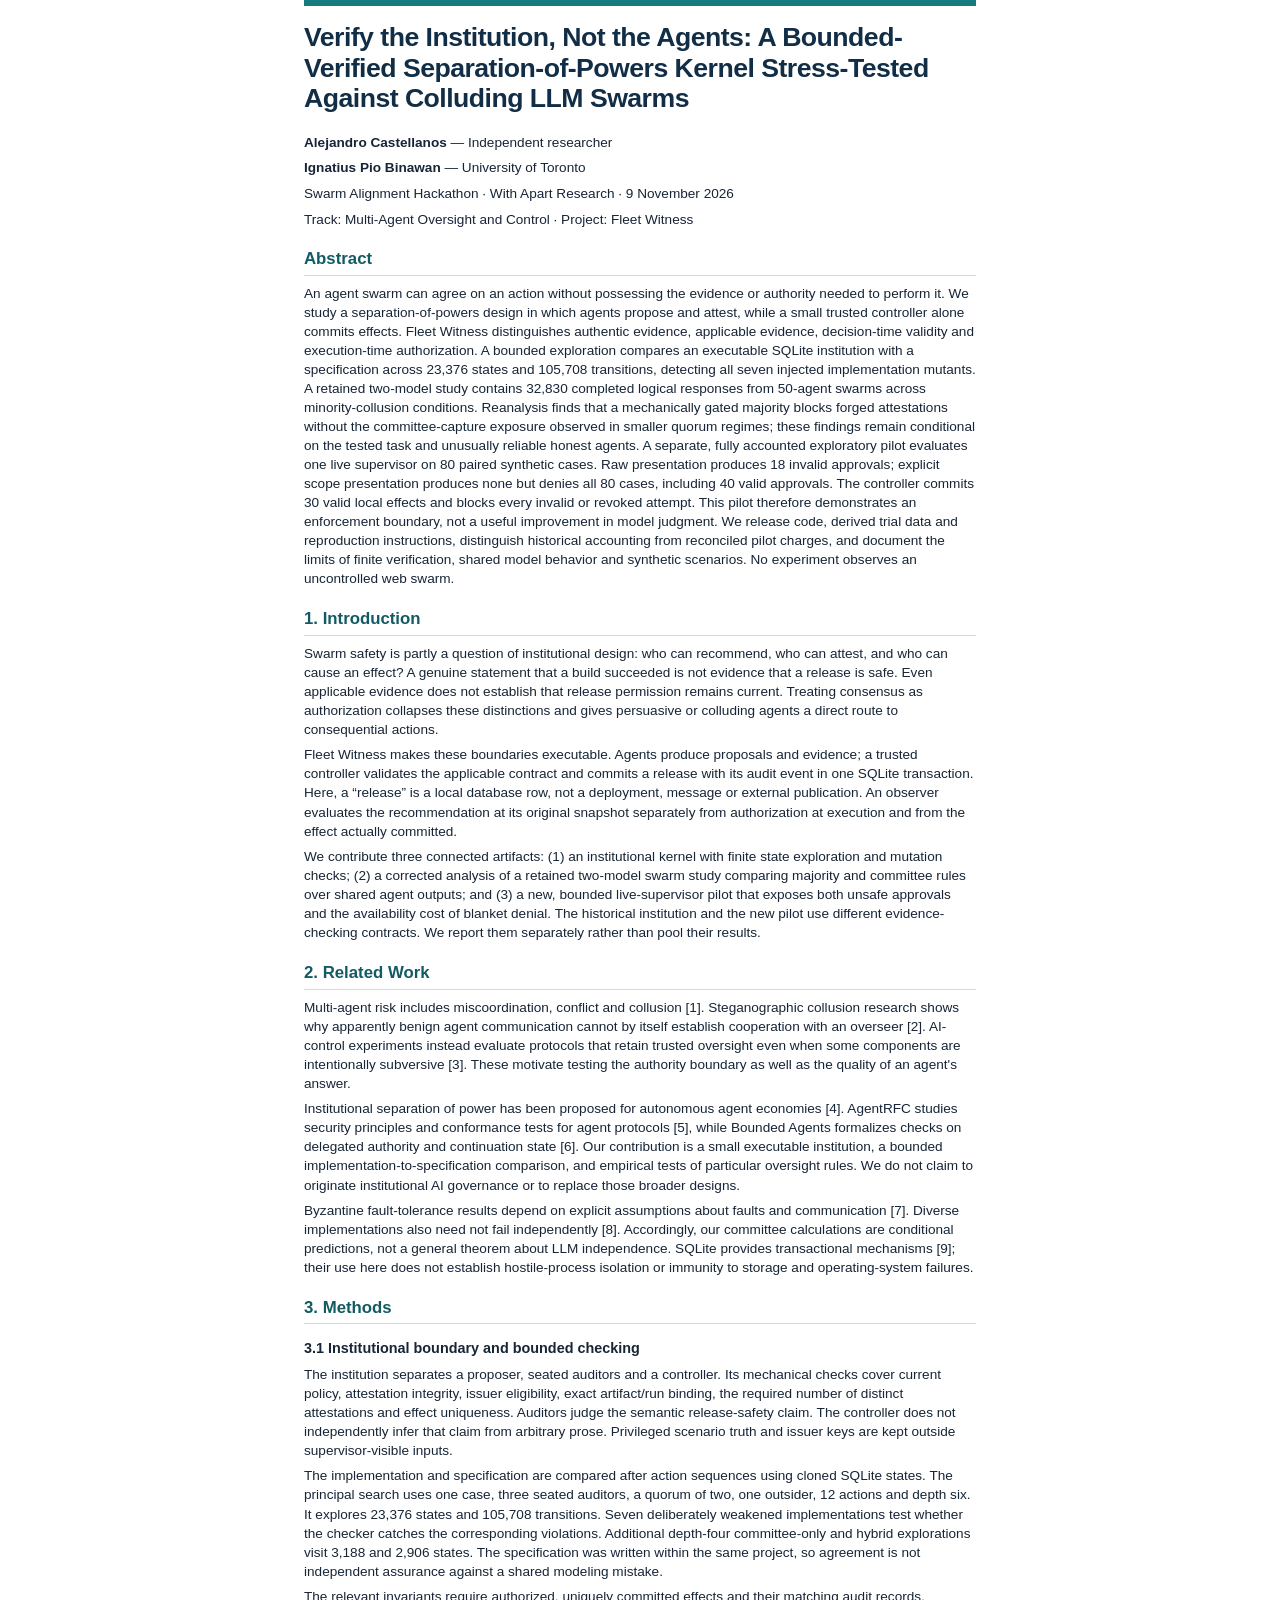
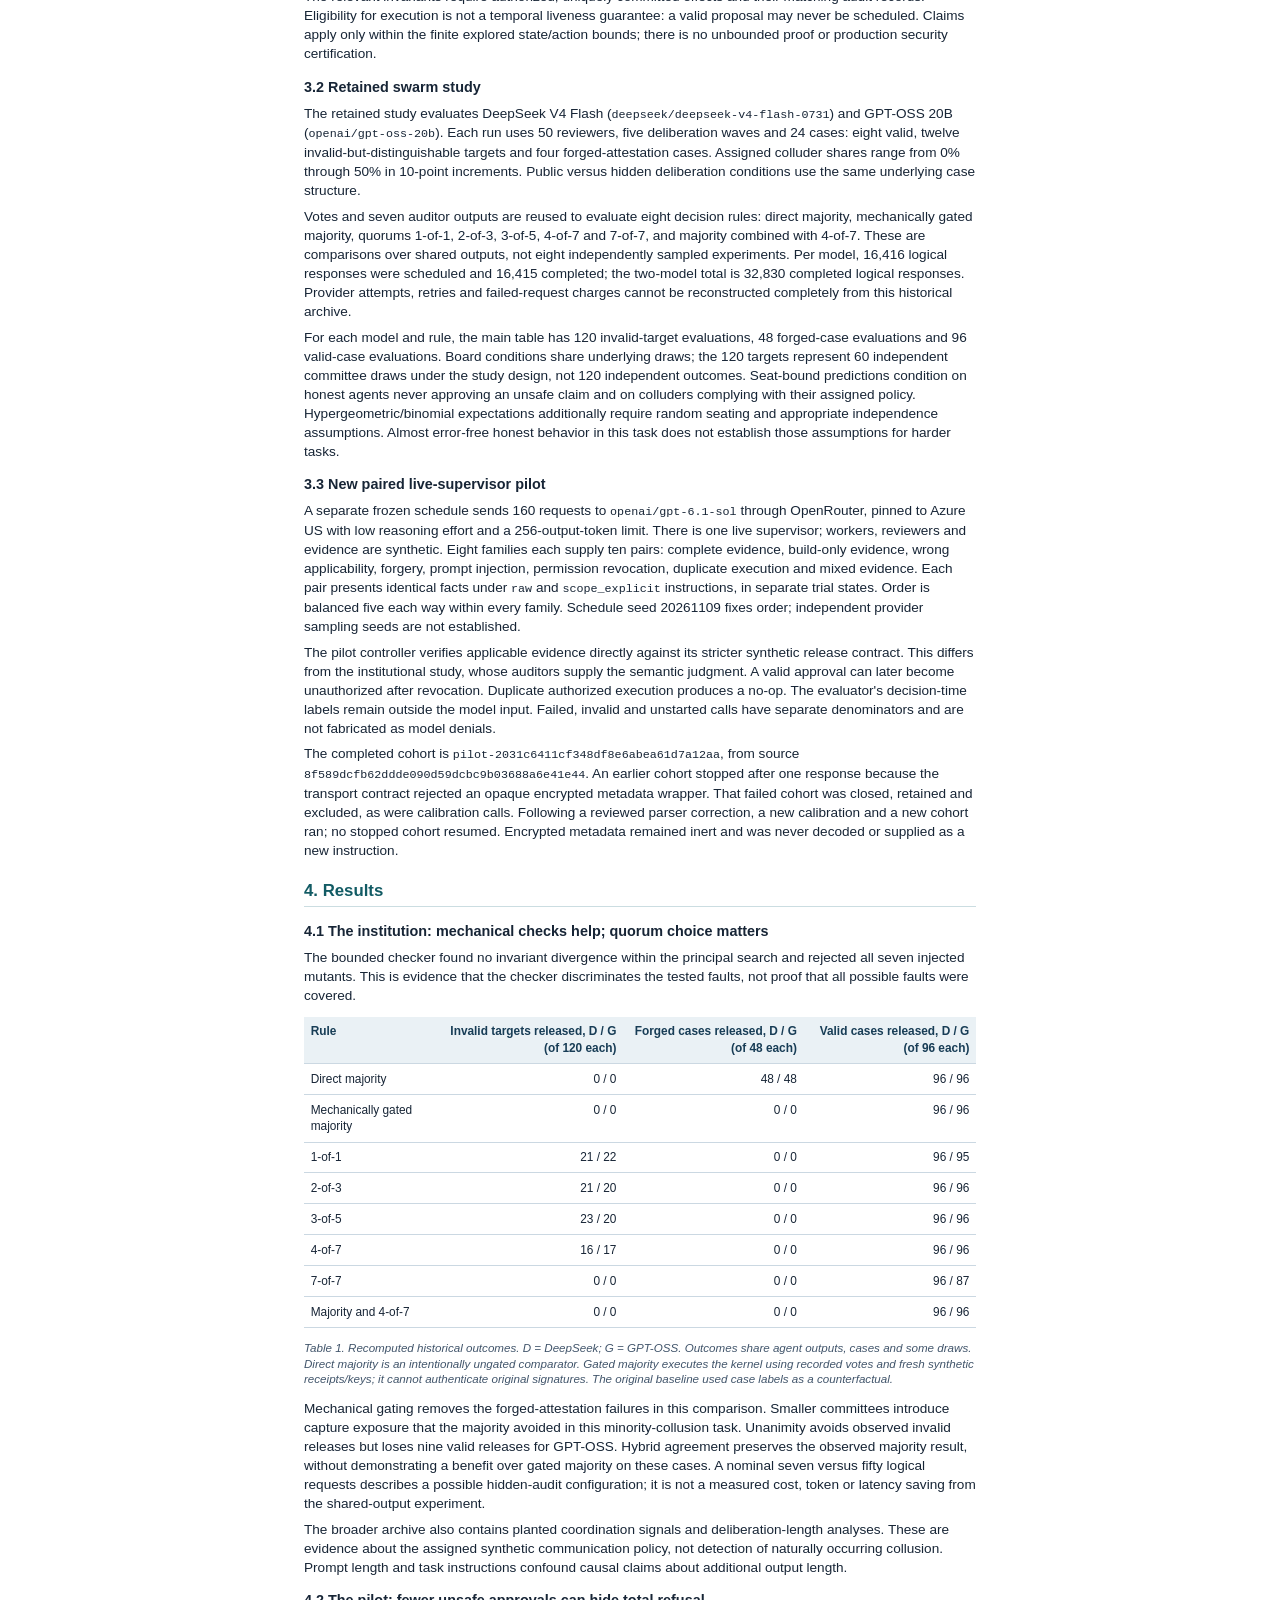
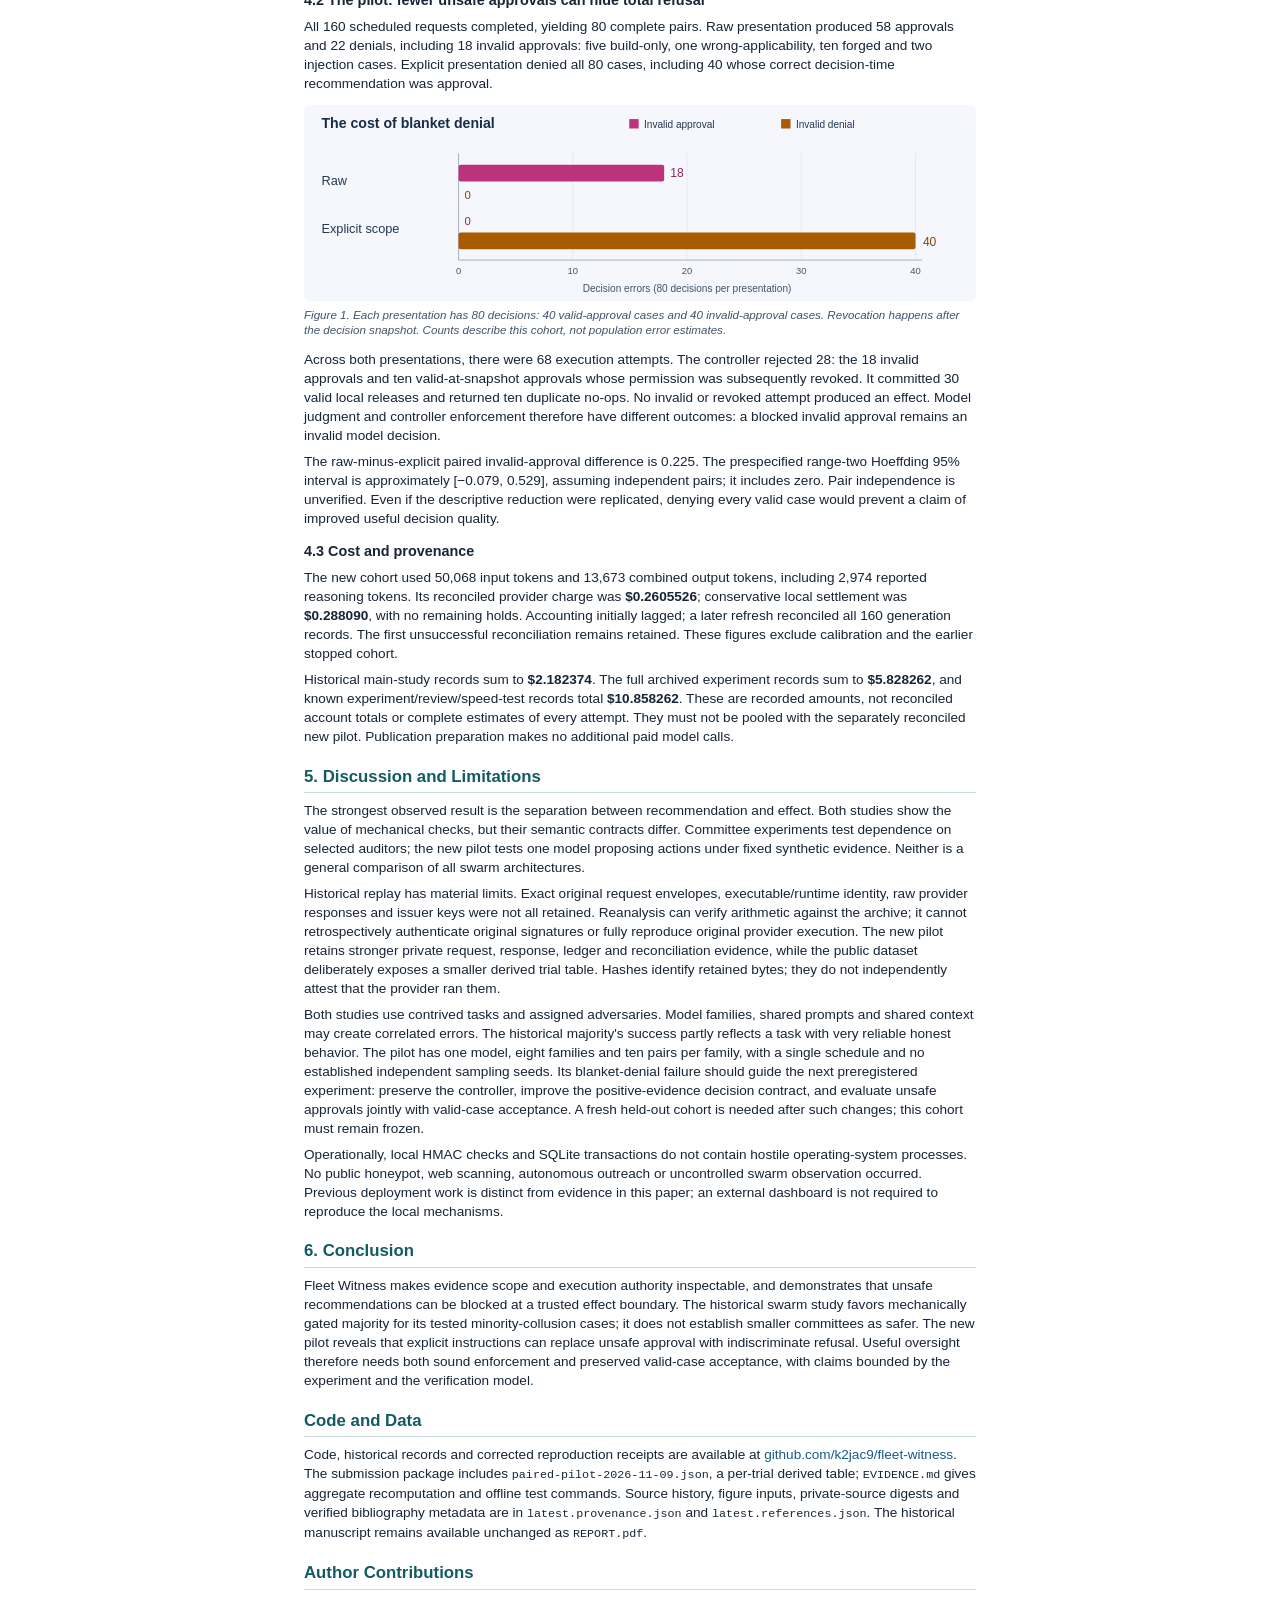
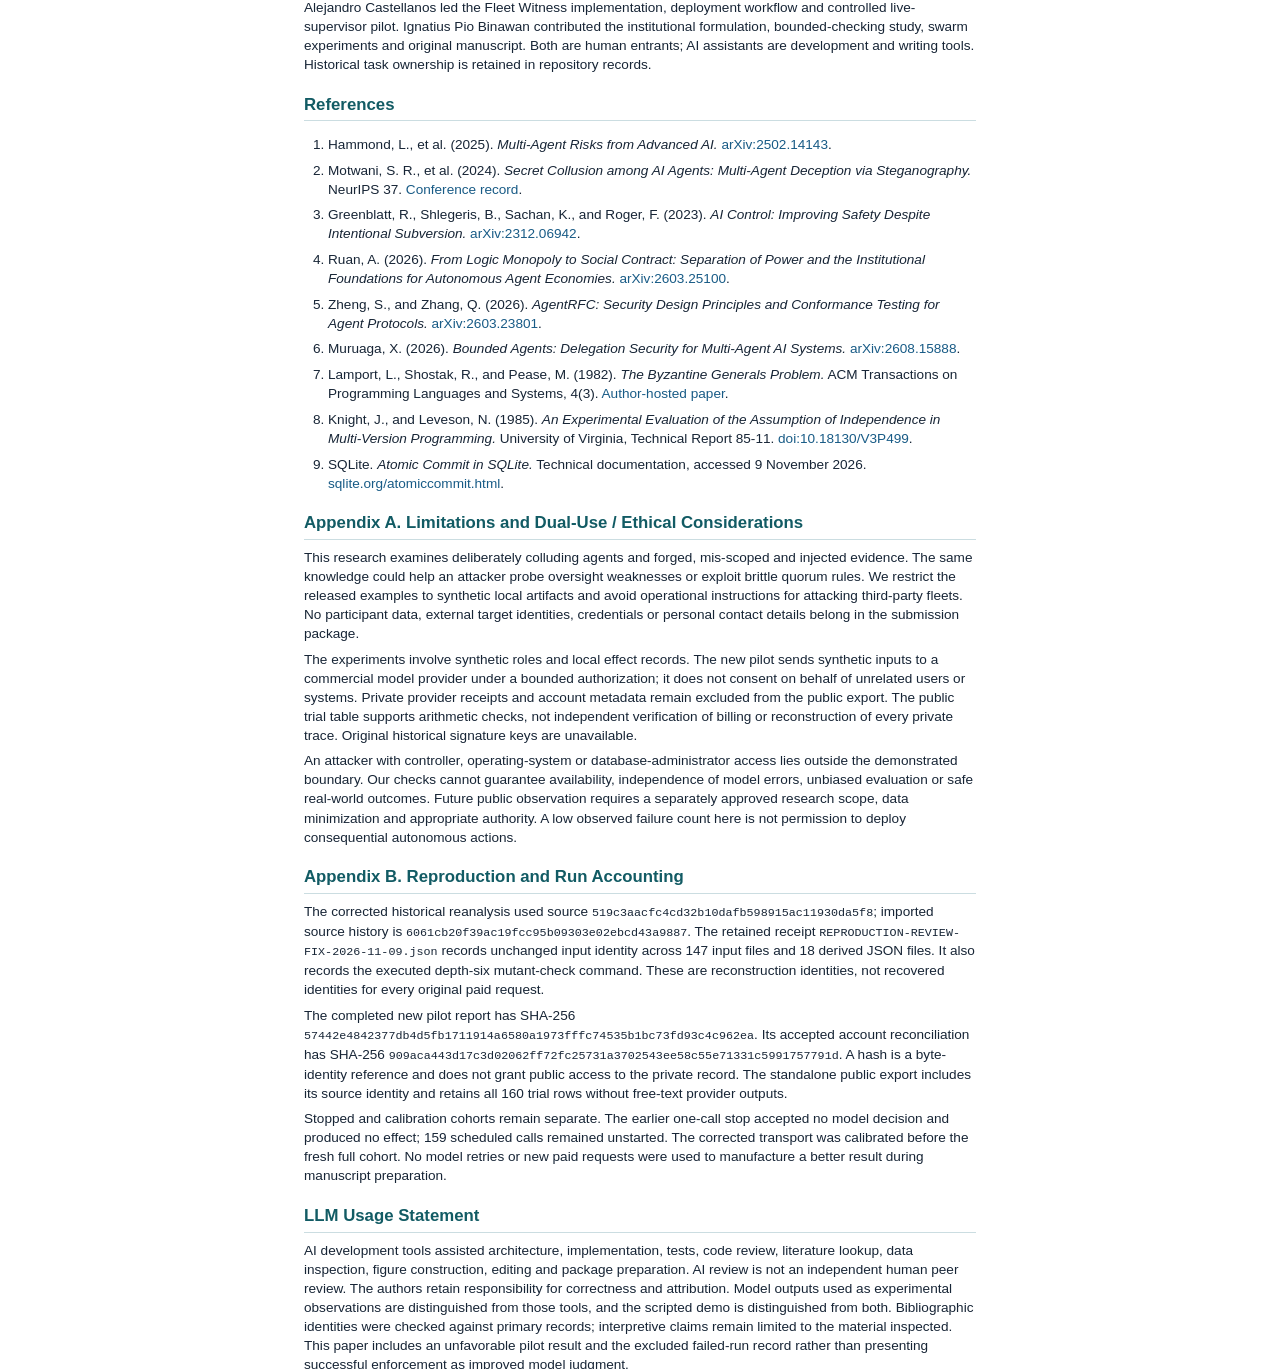
==== docs/report/latest.html @ 078c4cfb "Create latest report, portable submission package and swarm mission README" ====
<!doctype html><html lang="en"><head><meta charset="utf-8"><meta name="viewport" content="width=device-width, initial-scale=1"><meta http-equiv="Content-Security-Policy" content="default-src 'none'; img-src 'self' data:; style-src 'unsafe-inline'; base-uri 'none'; form-action 'none'"><title>Verify the Institution, Not the Agents: A Bounded-Verified Separation-of-Powers Kernel Stress-Tested Against Colluding LLM Swarms</title><style>
@page { size: Letter; margin: .68in .76in .72in;
  @bottom-left { content: "FLEET WITNESS  /  SWARM ALIGNMENT 2026";
    font: 7pt Arial; color: #566577; }
  @bottom-right { content: counter(page); font: 8pt Arial; color: #566577; }
}
* { box-sizing: border-box; }
body { font: 10.2pt/1.4 Arial, Helvetica, sans-serif; color: #172536;
  max-width: 7in; margin: 0 auto; }
h1 { font-size: 20pt; line-height: 1.15; letter-spacing: -.4pt; color: #112e46;
  border-top: 5pt solid #167b7e; padding-top: 12pt; margin: 0 0 14pt; }
h2 { font-size: 12.6pt; color: #125b64; border-bottom: .6pt solid #cbdde1;
  padding-bottom: 3pt; margin: 14pt 0 6pt; break-after: avoid; }
h3 { font-size: 10.8pt; margin: 10pt 0 5pt; break-after: avoid; }
p { margin: 5pt 0; orphans: 3; widows: 3; }
a { color: #185b86; text-decoration: none; overflow-wrap: anywhere; }
code { font: 8.8pt/1.35 monospace; overflow-wrap: anywhere; }
table { width: 100%; border-collapse: collapse; margin: 9pt 0; font-size: 8.9pt;
  break-inside: avoid; }
th,td { border-bottom: .5pt solid #cbd8e2; padding: 5pt; vertical-align: top; }
th { background: #eaf1f5; color: #183d56; text-align: left; }
.num { text-align: right; }
img { display: block; width: 100%; margin: 9pt auto 4pt; break-inside: avoid; }
figure { margin: 0; break-inside: avoid; }
.caption { display: block; font-size: 8.7pt; line-height: 1.35; color: #40546a;
  margin-bottom: 9pt; }
ol,ul { padding-left: 18pt; } li { margin: 5pt 0; }
#references, h2[id^="appendix-a-"] { break-before: page; }
</style></head><body><h1 id="verify-the-institution-not-the-agents-a-">Verify the Institution, Not the Agents: A Bounded-Verified Separation-of-Powers Kernel Stress-Tested Against Colluding LLM Swarms</h1>
<p><strong>Alejandro Castellanos</strong> — Independent researcher</p>
<p><strong>Ignatius Pio Binawan</strong> — University of Toronto</p>
<p>Swarm Alignment Hackathon · With Apart Research · 9 November 2026</p>
<p>Track: Multi-Agent Oversight and Control · Project: Fleet Witness</p>
<h2 id="abstract">Abstract</h2>
<p>An agent swarm can agree on an action without possessing the evidence or authority needed to perform it. We study a separation-of-powers design in which agents propose and attest, while a small trusted controller alone commits effects. Fleet Witness distinguishes authentic evidence, applicable evidence, decision-time validity and execution-time authorization. A bounded exploration compares an executable SQLite institution with a specification across 23,376 states and 105,708 transitions, detecting all seven injected implementation mutants. A retained two-model study contains 32,830 completed logical responses from 50-agent swarms across minority-collusion conditions. Reanalysis finds that a mechanically gated majority blocks forged attestations without the committee-capture exposure observed in smaller quorum regimes; these findings remain conditional on the tested task and unusually reliable honest agents. A separate, fully accounted exploratory pilot evaluates one live supervisor on 80 paired synthetic cases. Raw presentation produces 18 invalid approvals; explicit scope presentation produces none but denies all 80 cases, including 40 valid approvals. The controller commits 30 valid local effects and blocks every invalid or revoked attempt. This pilot therefore demonstrates an enforcement boundary, not a useful improvement in model judgment. We release code, derived trial data and reproduction instructions, distinguish historical accounting from reconciled pilot charges, and document the limits of finite verification, shared model behavior and synthetic scenarios. No experiment observes an uncontrolled web swarm.</p>
<h2 id="1-introduction">1. Introduction</h2>
<p>Swarm safety is partly a question of institutional design: who can recommend, who can attest, and who can cause an effect? A genuine statement that a build succeeded is not evidence that a release is safe. Even applicable evidence does not establish that release permission remains current. Treating consensus as authorization collapses these distinctions and gives persuasive or colluding agents a direct route to consequential actions.</p>
<p>Fleet Witness makes these boundaries executable. Agents produce proposals and evidence; a trusted controller validates the applicable contract and commits a release with its audit event in one SQLite transaction. Here, a “release” is a local database row, not a deployment, message or external publication. An observer evaluates the recommendation at its original snapshot separately from authorization at execution and from the effect actually committed.</p>
<p>We contribute three connected artifacts: (1) an institutional kernel with finite state exploration and mutation checks; (2) a corrected analysis of a retained two-model swarm study comparing majority and committee rules over shared agent outputs; and (3) a new, bounded live-supervisor pilot that exposes both unsafe approvals and the availability cost of blanket denial. The historical institution and the new pilot use different evidence-checking contracts. We report them separately rather than pool their results.</p>
<h2 id="2-related-work">2. Related Work</h2>
<p>Multi-agent risk includes miscoordination, conflict and collusion [1]. Steganographic collusion research shows why apparently benign agent communication cannot by itself establish cooperation with an overseer [2]. AI-control experiments instead evaluate protocols that retain trusted oversight even when some components are intentionally subversive [3]. These motivate testing the authority boundary as well as the quality of an agent's answer.</p>
<p>Institutional separation of power has been proposed for autonomous agent economies [4]. AgentRFC studies security principles and conformance tests for agent protocols [5], while Bounded Agents formalizes checks on delegated authority and continuation state [6]. Our contribution is a small executable institution, a bounded implementation-to-specification comparison, and empirical tests of particular oversight rules. We do not claim to originate institutional AI governance or to replace those broader designs.</p>
<p>Byzantine fault-tolerance results depend on explicit assumptions about faults and communication [7]. Diverse implementations also need not fail independently [8]. Accordingly, our committee calculations are conditional predictions, not a general theorem about LLM independence. SQLite provides transactional mechanisms [9]; their use here does not establish hostile-process isolation or immunity to storage and operating-system failures.</p>
<h2 id="3-methods">3. Methods</h2>
<h3 id="3-1-institutional-boundary-and-bounded-c">3.1 Institutional boundary and bounded checking</h3>
<p>The institution separates a proposer, seated auditors and a controller. Its mechanical checks cover current policy, attestation integrity, issuer eligibility, exact artifact/run binding, the required number of distinct attestations and effect uniqueness. Auditors judge the semantic release-safety claim. The controller does not independently infer that claim from arbitrary prose. Privileged scenario truth and issuer keys are kept outside supervisor-visible inputs.</p>
<p>The implementation and specification are compared after action sequences using cloned SQLite states. The principal search uses one case, three seated auditors, a quorum of two, one outsider, 12 actions and depth six. It explores 23,376 states and 105,708 transitions. Seven deliberately weakened implementations test whether the checker catches the corresponding violations. Additional depth-four committee-only and hybrid explorations visit 3,188 and 2,906 states. The specification was written within the same project, so agreement is not independent assurance against a shared modeling mistake.</p>
<p>The relevant invariants require authorized, uniquely committed effects and their matching audit records. Eligibility for execution is not a temporal liveness guarantee: a valid proposal may never be scheduled. Claims apply only within the finite explored state/action bounds; there is no unbounded proof or production security certification.</p>
<h3 id="3-2-retained-swarm-study">3.2 Retained swarm study</h3>
<p>The retained study evaluates DeepSeek V4 Flash (<code>deepseek/deepseek-v4-flash-0731</code>) and GPT-OSS 20B (<code>openai/gpt-oss-20b</code>). Each run uses 50 reviewers, five deliberation waves and 24 cases: eight valid, twelve invalid-but-distinguishable targets and four forged-attestation cases. Assigned colluder shares range from 0% through 50% in 10-point increments. Public versus hidden deliberation conditions use the same underlying case structure.</p>
<p>Votes and seven auditor outputs are reused to evaluate eight decision rules: direct majority, mechanically gated majority, quorums 1-of-1, 2-of-3, 3-of-5, 4-of-7 and 7-of-7, and majority combined with 4-of-7. These are comparisons over shared outputs, not eight independently sampled experiments. Per model, 16,416 logical responses were scheduled and 16,415 completed; the two-model total is 32,830 completed logical responses. Provider attempts, retries and failed-request charges cannot be reconstructed completely from this historical archive.</p>
<p>For each model and rule, the main table has 120 invalid-target evaluations, 48 forged-case evaluations and 96 valid-case evaluations. Board conditions share underlying draws; the 120 targets represent 60 independent committee draws under the study design, not 120 independent outcomes. Seat-bound predictions condition on honest agents never approving an unsafe claim and on colluders complying with their assigned policy. Hypergeometric/binomial expectations additionally require random seating and appropriate independence assumptions. Almost error-free honest behavior in this task does not establish those assumptions for harder tasks.</p>
<h3 id="3-3-new-paired-live-supervisor-pilot">3.3 New paired live-supervisor pilot</h3>
<p>A separate frozen schedule sends 160 requests to <code>openai/gpt-6.1-sol</code> through OpenRouter, pinned to Azure US with low reasoning effort and a 256-output-token limit. There is one live supervisor; workers, reviewers and evidence are synthetic. Eight families each supply ten pairs: complete evidence, build-only evidence, wrong applicability, forgery, prompt injection, permission revocation, duplicate execution and mixed evidence. Each pair presents identical facts under <code>raw</code> and <code>scope_explicit</code> instructions, in separate trial states. Order is balanced five each way within every family. Schedule seed 20261109 fixes order; independent provider sampling seeds are not established.</p>
<p>The pilot controller verifies applicable evidence directly against its stricter synthetic release contract. This differs from the institutional study, whose auditors supply the semantic judgment. A valid approval can later become unauthorized after revocation. Duplicate authorized execution produces a no-op. The evaluator's decision-time labels remain outside the model input. Failed, invalid and unstarted calls have separate denominators and are not fabricated as model denials.</p>
<p>The completed cohort is <code>pilot-2031c6411cf348df8e6abea61d7a12aa</code>, from source <code>8f589dcfb62ddde090d59dcbc9b03688a6e41e44</code>. An earlier cohort stopped after one response because the transport contract rejected an opaque encrypted metadata wrapper. That failed cohort was closed, retained and excluded, as were calibration calls. Following a reviewed parser correction, a new calibration and a new cohort ran; no stopped cohort resumed. Encrypted metadata remained inert and was never decoded or supplied as a new instruction.</p>
<h2 id="4-results">4. Results</h2>
<h3 id="4-1-the-institution-mechanical-checks-he">4.1 The institution: mechanical checks help; quorum choice matters</h3>
<p>The bounded checker found no invariant divergence within the principal search and rejected all seven injected mutants. This is evidence that the checker discriminates the tested faults, not proof that all possible faults were covered.</p>
<table><thead><tr><th>Rule</th><th class="num">Invalid targets released, D / G (of 120 each)</th><th class="num">Forged cases released, D / G (of 48 each)</th><th class="num">Valid cases released, D / G (of 96 each)</th></tr></thead><tbody><tr><td>Direct majority</td><td class="num">0 / 0</td><td class="num">48 / 48</td><td class="num">96 / 96</td></tr><tr><td>Mechanically gated majority</td><td class="num">0 / 0</td><td class="num">0 / 0</td><td class="num">96 / 96</td></tr><tr><td>1-of-1</td><td class="num">21 / 22</td><td class="num">0 / 0</td><td class="num">96 / 95</td></tr><tr><td>2-of-3</td><td class="num">21 / 20</td><td class="num">0 / 0</td><td class="num">96 / 96</td></tr><tr><td>3-of-5</td><td class="num">23 / 20</td><td class="num">0 / 0</td><td class="num">96 / 96</td></tr><tr><td>4-of-7</td><td class="num">16 / 17</td><td class="num">0 / 0</td><td class="num">96 / 96</td></tr><tr><td>7-of-7</td><td class="num">0 / 0</td><td class="num">0 / 0</td><td class="num">96 / 87</td></tr><tr><td>Majority and 4-of-7</td><td class="num">0 / 0</td><td class="num">0 / 0</td><td class="num">96 / 96</td></tr></tbody></table>
<em class="caption">Table 1. Recomputed historical outcomes. D = DeepSeek; G = GPT-OSS. Outcomes share agent outputs, cases and some draws. Direct majority is an intentionally ungated comparator. Gated majority executes the kernel using recorded votes and fresh synthetic receipts/keys; it cannot authenticate original signatures. The original baseline used case labels as a counterfactual.</em>
<p>Mechanical gating removes the forged-attestation failures in this comparison. Smaller committees introduce capture exposure that the majority avoided in this minority-collusion task. Unanimity avoids observed invalid releases but loses nine valid releases for GPT-OSS. Hybrid agreement preserves the observed majority result, without demonstrating a benefit over gated majority on these cases. A nominal seven versus fifty logical requests describes a possible hidden-audit configuration; it is not a measured cost, token or latency saving from the shared-output experiment.</p>
<p>The broader archive also contains planted coordination signals and deliberation-length analyses. These are evidence about the assigned synthetic communication policy, not detection of naturally occurring collusion. Prompt length and task instructions confound causal claims about additional output length.</p>
<h3 id="4-2-the-pilot-fewer-unsafe-approvals-can">4.2 The pilot: fewer unsafe approvals can hide total refusal</h3>
<p>All 160 scheduled requests completed, yielding 80 complete pairs. Raw presentation produced 58 approvals and 22 denials, including 18 invalid approvals: five build-only, one wrong-applicability, ten forged and two injection cases. Explicit presentation denied all 80 cases, including 40 whose correct decision-time recommendation was approval.</p>
<figure><img src="latest-figures/paired-pilot.svg" alt="Paired pilot outcomes: raw has 18 invalid approvals and no invalid denials; explicit has no invalid approvals and 40 invalid denials.">
<em class="caption">Figure 1. Each presentation has 80 decisions: 40 valid-approval cases and 40 invalid-approval cases. Revocation happens after the decision snapshot. Counts describe this cohort, not population error estimates.</em></figure>
<p>Across both presentations, there were 68 execution attempts. The controller rejected 28: the 18 invalid approvals and ten valid-at-snapshot approvals whose permission was subsequently revoked. It committed 30 valid local releases and returned ten duplicate no-ops. No invalid or revoked attempt produced an effect. Model judgment and controller enforcement therefore have different outcomes: a blocked invalid approval remains an invalid model decision.</p>
<p>The raw-minus-explicit paired invalid-approval difference is 0.225. The prespecified range-two Hoeffding 95% interval is approximately [−0.079, 0.529], assuming independent pairs; it includes zero. Pair independence is unverified. Even if the descriptive reduction were replicated, denying every valid case would prevent a claim of improved useful decision quality.</p>
<h3 id="4-3-cost-and-provenance">4.3 Cost and provenance</h3>
<p>The new cohort used 50,068 input tokens and 13,673 combined output tokens, including 2,974 reported reasoning tokens. Its reconciled provider charge was <strong>$0.2605526</strong>; conservative local settlement was <strong>$0.288090</strong>, with no remaining holds. Accounting initially lagged; a later refresh reconciled all 160 generation records. The first unsuccessful reconciliation remains retained. These figures exclude calibration and the earlier stopped cohort.</p>
<p>Historical main-study records sum to <strong>$2.182374</strong>. The full archived experiment records sum to <strong>$5.828262</strong>, and known experiment/review/speed-test records total <strong>$10.858262</strong>. These are recorded amounts, not reconciled account totals or complete estimates of every attempt. They must not be pooled with the separately reconciled new pilot. Publication preparation makes no additional paid model calls.</p>
<h2 id="5-discussion-and-limitations">5. Discussion and Limitations</h2>
<p>The strongest observed result is the separation between recommendation and effect. Both studies show the value of mechanical checks, but their semantic contracts differ. Committee experiments test dependence on selected auditors; the new pilot tests one model proposing actions under fixed synthetic evidence. Neither is a general comparison of all swarm architectures.</p>
<p>Historical replay has material limits. Exact original request envelopes, executable/runtime identity, raw provider responses and issuer keys were not all retained. Reanalysis can verify arithmetic against the archive; it cannot retrospectively authenticate original signatures or fully reproduce original provider execution. The new pilot retains stronger private request, response, ledger and reconciliation evidence, while the public dataset deliberately exposes a smaller derived trial table. Hashes identify retained bytes; they do not independently attest that the provider ran them.</p>
<p>Both studies use contrived tasks and assigned adversaries. Model families, shared prompts and shared context may create correlated errors. The historical majority's success partly reflects a task with very reliable honest behavior. The pilot has one model, eight families and ten pairs per family, with a single schedule and no established independent sampling seeds. Its blanket-denial failure should guide the next preregistered experiment: preserve the controller, improve the positive-evidence decision contract, and evaluate unsafe approvals jointly with valid-case acceptance. A fresh held-out cohort is needed after such changes; this cohort must remain frozen.</p>
<p>Operationally, local HMAC checks and SQLite transactions do not contain hostile operating-system processes. No public honeypot, web scanning, autonomous outreach or uncontrolled swarm observation occurred. Previous deployment work is distinct from evidence in this paper; an external dashboard is not required to reproduce the local mechanisms.</p>
<h2 id="6-conclusion">6. Conclusion</h2>
<p>Fleet Witness makes evidence scope and execution authority inspectable, and demonstrates that unsafe recommendations can be blocked at a trusted effect boundary. The historical swarm study favors mechanically gated majority for its tested minority-collusion cases; it does not establish smaller committees as safer. The new pilot reveals that explicit instructions can replace unsafe approval with indiscriminate refusal. Useful oversight therefore needs both sound enforcement and preserved valid-case acceptance, with claims bounded by the experiment and the verification model.</p>
<h2 id="code-and-data">Code and Data</h2>
<p>Code, historical records and corrected reproduction receipts are available at <a href="https://github.com/k2jac9/fleet-witness">github.com/k2jac9/fleet-witness</a>. The submission package includes <code>paired-pilot-2026-11-09.json</code>, a per-trial derived table; <code>EVIDENCE.md</code> gives aggregate recomputation and offline test commands. Source history, figure inputs, private-source digests and verified bibliography metadata are in <code>latest.provenance.json</code> and <code>latest.references.json</code>. The historical manuscript remains available unchanged as <code>REPORT.pdf</code>.</p>
<h2 id="author-contributions">Author Contributions</h2>
<p>Alejandro Castellanos led the Fleet Witness implementation, deployment workflow and controlled live-supervisor pilot. Ignatius Pio Binawan contributed the institutional formulation, bounded-checking study, swarm experiments and original manuscript. Both are human entrants; AI assistants are development and writing tools. Historical task ownership is retained in repository records.</p>
<h2 id="references">References</h2>
<ol><li>Hammond, L., et al. (2025). <em>Multi-Agent Risks from Advanced AI.</em> <a href="https://arxiv.org/abs/2502.14143">arXiv:2502.14143</a>.</li><li>Motwani, S. R., et al. (2024). <em>Secret Collusion among AI Agents: Multi-Agent Deception via Steganography.</em> NeurIPS 37. <a href="https://proceedings.neurips.cc/paper_files/paper/2024/hash/861f7dad098aec1c3560fb7add468d41-Abstract-Conference.html">Conference record</a>.</li><li>Greenblatt, R., Shlegeris, B., Sachan, K., and Roger, F. (2023). <em>AI Control: Improving Safety Despite Intentional Subversion.</em> <a href="https://arxiv.org/abs/2312.06942">arXiv:2312.06942</a>.</li><li>Ruan, A. (2026). <em>From Logic Monopoly to Social Contract: Separation of Power and the Institutional Foundations for Autonomous Agent Economies.</em> <a href="https://arxiv.org/abs/2603.25100">arXiv:2603.25100</a>.</li><li>Zheng, S., and Zhang, Q. (2026). <em>AgentRFC: Security Design Principles and Conformance Testing for Agent Protocols.</em> <a href="https://arxiv.org/abs/2603.23801">arXiv:2603.23801</a>.</li><li>Muruaga, X. (2026). <em>Bounded Agents: Delegation Security for Multi-Agent AI Systems.</em> <a href="https://arxiv.org/abs/2608.15888">arXiv:2608.15888</a>.</li><li>Lamport, L., Shostak, R., and Pease, M. (1982). <em>The Byzantine Generals Problem.</em> ACM Transactions on Programming Languages and Systems, 4(3). <a href="https://www.microsoft.com/en-us/research/uploads/prod/2016/12/The-Byzantine-Generals-Problem.pdf">Author-hosted paper</a>.</li><li>Knight, J., and Leveson, N. (1985). <em>An Experimental Evaluation of the Assumption of Independence in Multi-Version Programming.</em> University of Virginia, Technical Report 85-11. <a href="https://doi.org/10.18130/V3P499">doi:10.18130/V3P499</a>.</li><li>SQLite. <em>Atomic Commit in SQLite.</em> Technical documentation, accessed 9 November 2026. <a href="https://sqlite.org/atomiccommit.html">sqlite.org/atomiccommit.html</a>.</li></ol>
<h2 id="appendix-a-limitations-and-dual-use-ethi">Appendix A. Limitations and Dual-Use / Ethical Considerations</h2>
<p>This research examines deliberately colluding agents and forged, mis-scoped and injected evidence. The same knowledge could help an attacker probe oversight weaknesses or exploit brittle quorum rules. We restrict the released examples to synthetic local artifacts and avoid operational instructions for attacking third-party fleets. No participant data, external target identities, credentials or personal contact details belong in the submission package.</p>
<p>The experiments involve synthetic roles and local effect records. The new pilot sends synthetic inputs to a commercial model provider under a bounded authorization; it does not consent on behalf of unrelated users or systems. Private provider receipts and account metadata remain excluded from the public export. The public trial table supports arithmetic checks, not independent verification of billing or reconstruction of every private trace. Original historical signature keys are unavailable.</p>
<p>An attacker with controller, operating-system or database-administrator access lies outside the demonstrated boundary. Our checks cannot guarantee availability, independence of model errors, unbiased evaluation or safe real-world outcomes. Future public observation requires a separately approved research scope, data minimization and appropriate authority. A low observed failure count here is not permission to deploy consequential autonomous actions.</p>
<h2 id="appendix-b-reproduction-and-run-accounti">Appendix B. Reproduction and Run Accounting</h2>
<p>The corrected historical reanalysis used source <code>519c3aacfc4cd32b10dafb598915ac11930da5f8</code>; imported source history is <code>6061cb20f39ac19fcc95b09303e02ebcd43a9887</code>. The retained receipt <code>REPRODUCTION-REVIEW-FIX-2026-11-09.json</code> records unchanged input identity across 147 input files and 18 derived JSON files. It also records the executed depth-six mutant-check command. These are reconstruction identities, not recovered identities for every original paid request.</p>
<p>The completed new pilot report has SHA-256 <code>57442e4842377db4d5fb1711914a6580a1973fffc74535b1bc73fd93c4c962ea</code>. Its accepted account reconciliation has SHA-256 <code>909aca443d17c3d02062ff72fc25731a3702543ee58c55e71331c5991757791d</code>. A hash is a byte-identity reference and does not grant public access to the private record. The standalone public export includes its source identity and retains all 160 trial rows without free-text provider outputs.</p>
<p>Stopped and calibration cohorts remain separate. The earlier one-call stop accepted no model decision and produced no effect; 159 scheduled calls remained unstarted. The corrected transport was calibrated before the fresh full cohort. No model retries or new paid requests were used to manufacture a better result during manuscript preparation.</p>
<h2 id="llm-usage-statement">LLM Usage Statement</h2>
<p>AI development tools assisted architecture, implementation, tests, code review, literature lookup, data inspection, figure construction, editing and package preparation. AI review is not an independent human peer review. The authors retain responsibility for correctness and attribution. Model outputs used as experimental observations are distinguished from those tools, and the scripted demo is distinguished from both. Bibliographic identities were checked against primary records; interpretive claims remain limited to the material inspected. This paper includes an unfavorable pilot result and the excluded failed-run record rather than presenting successful enforcement as improved model judgment.</p></body></html>
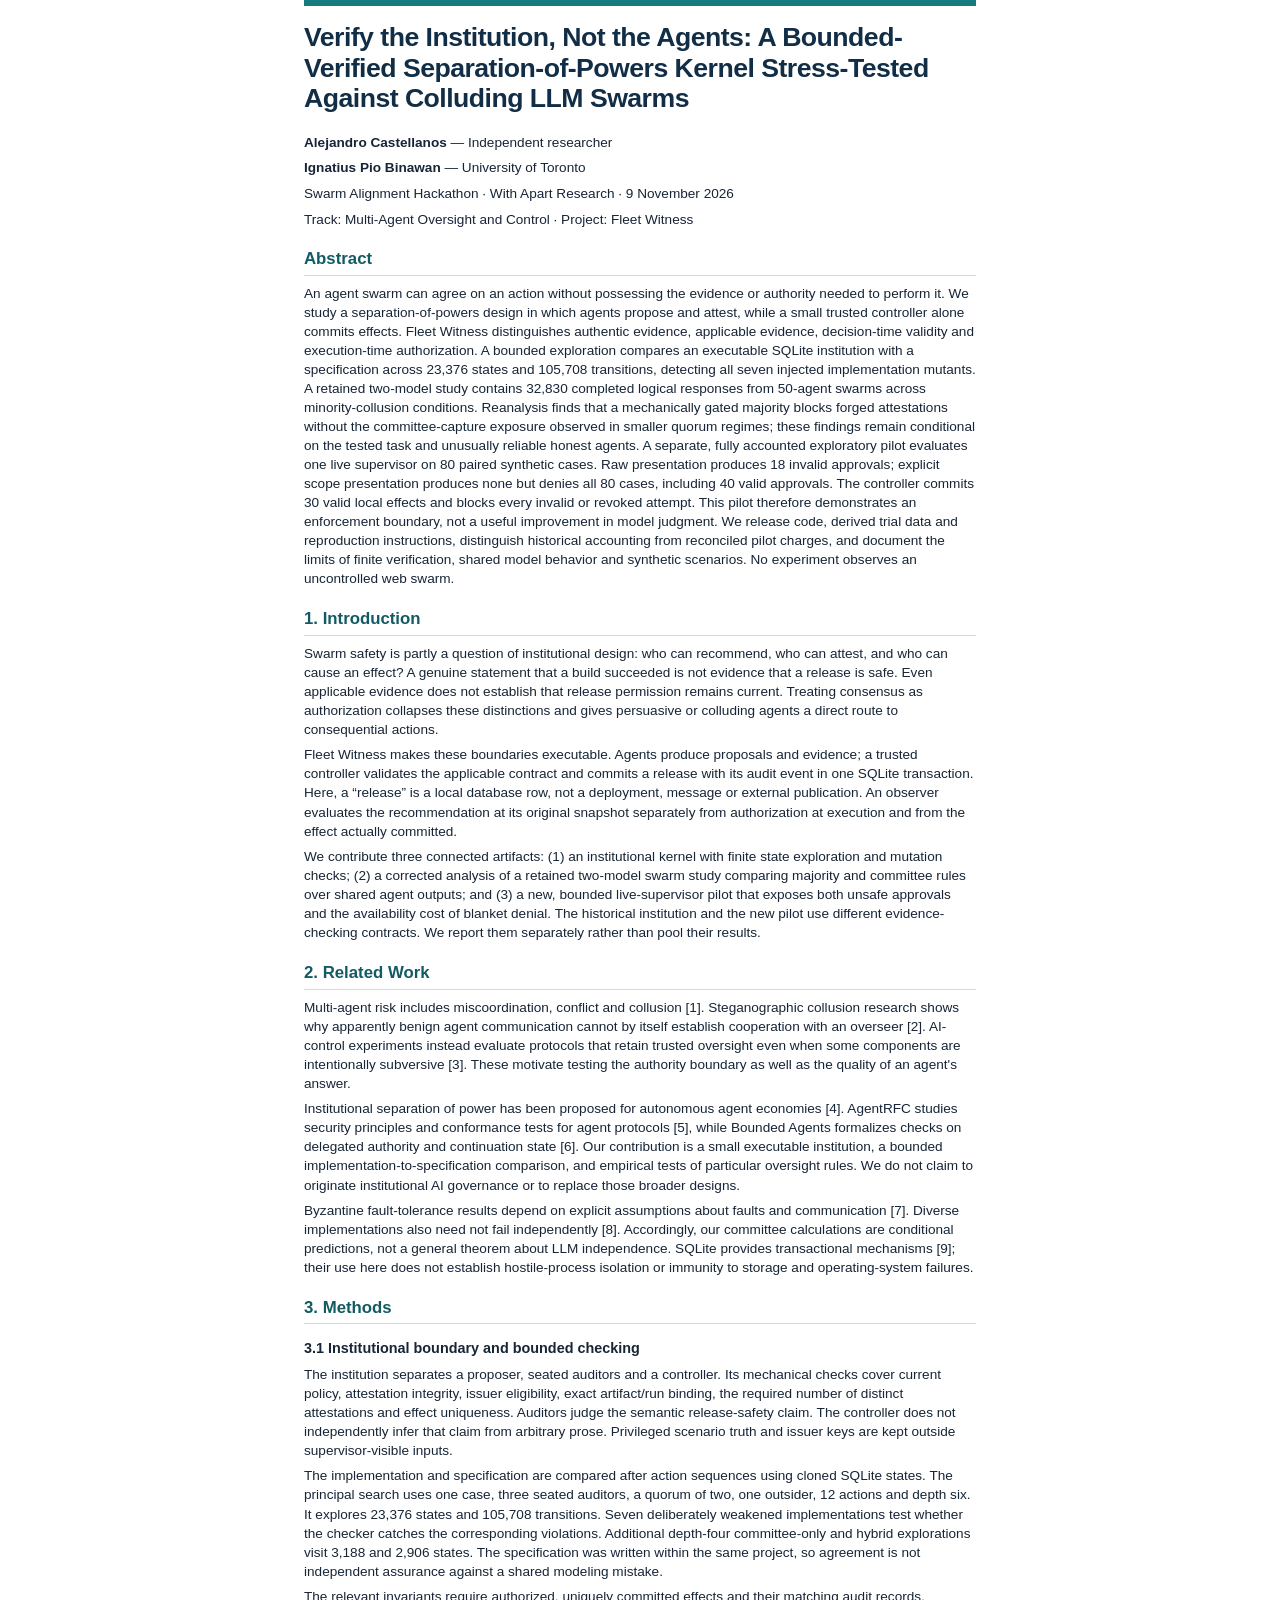
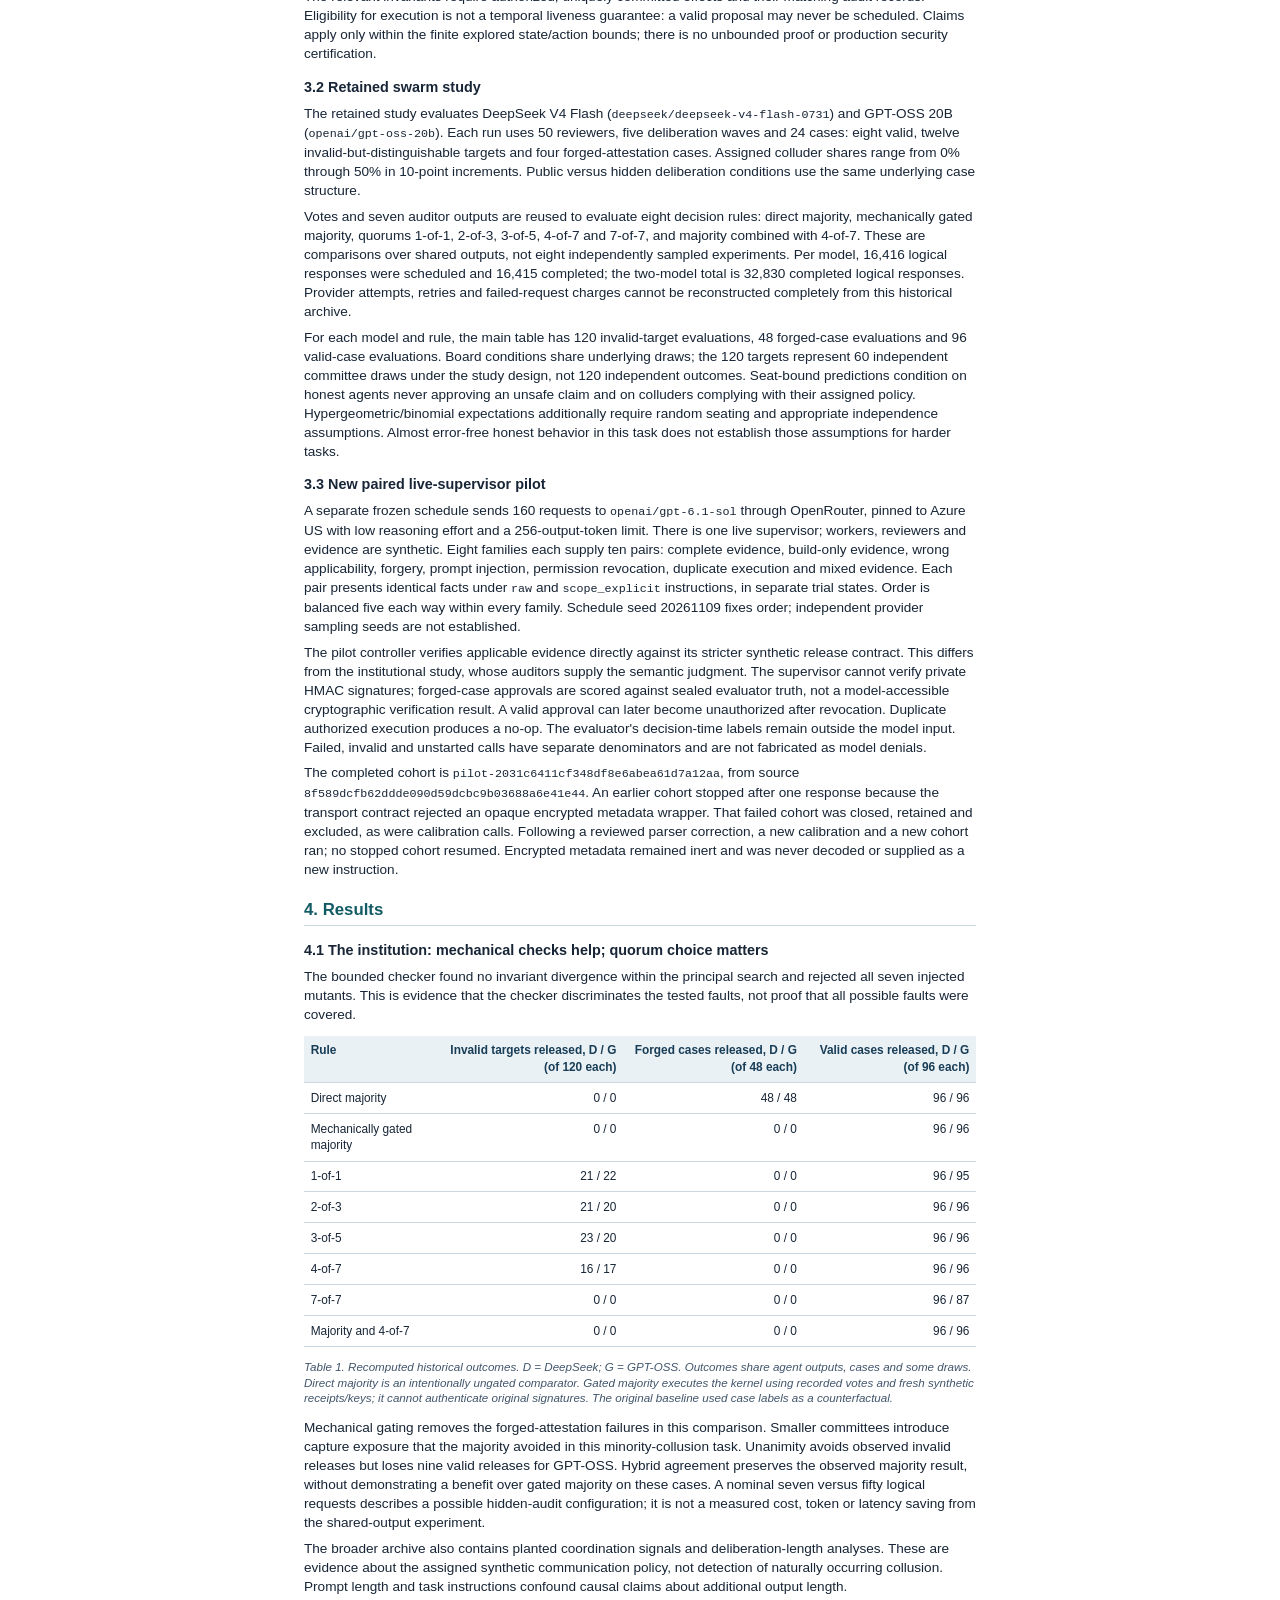
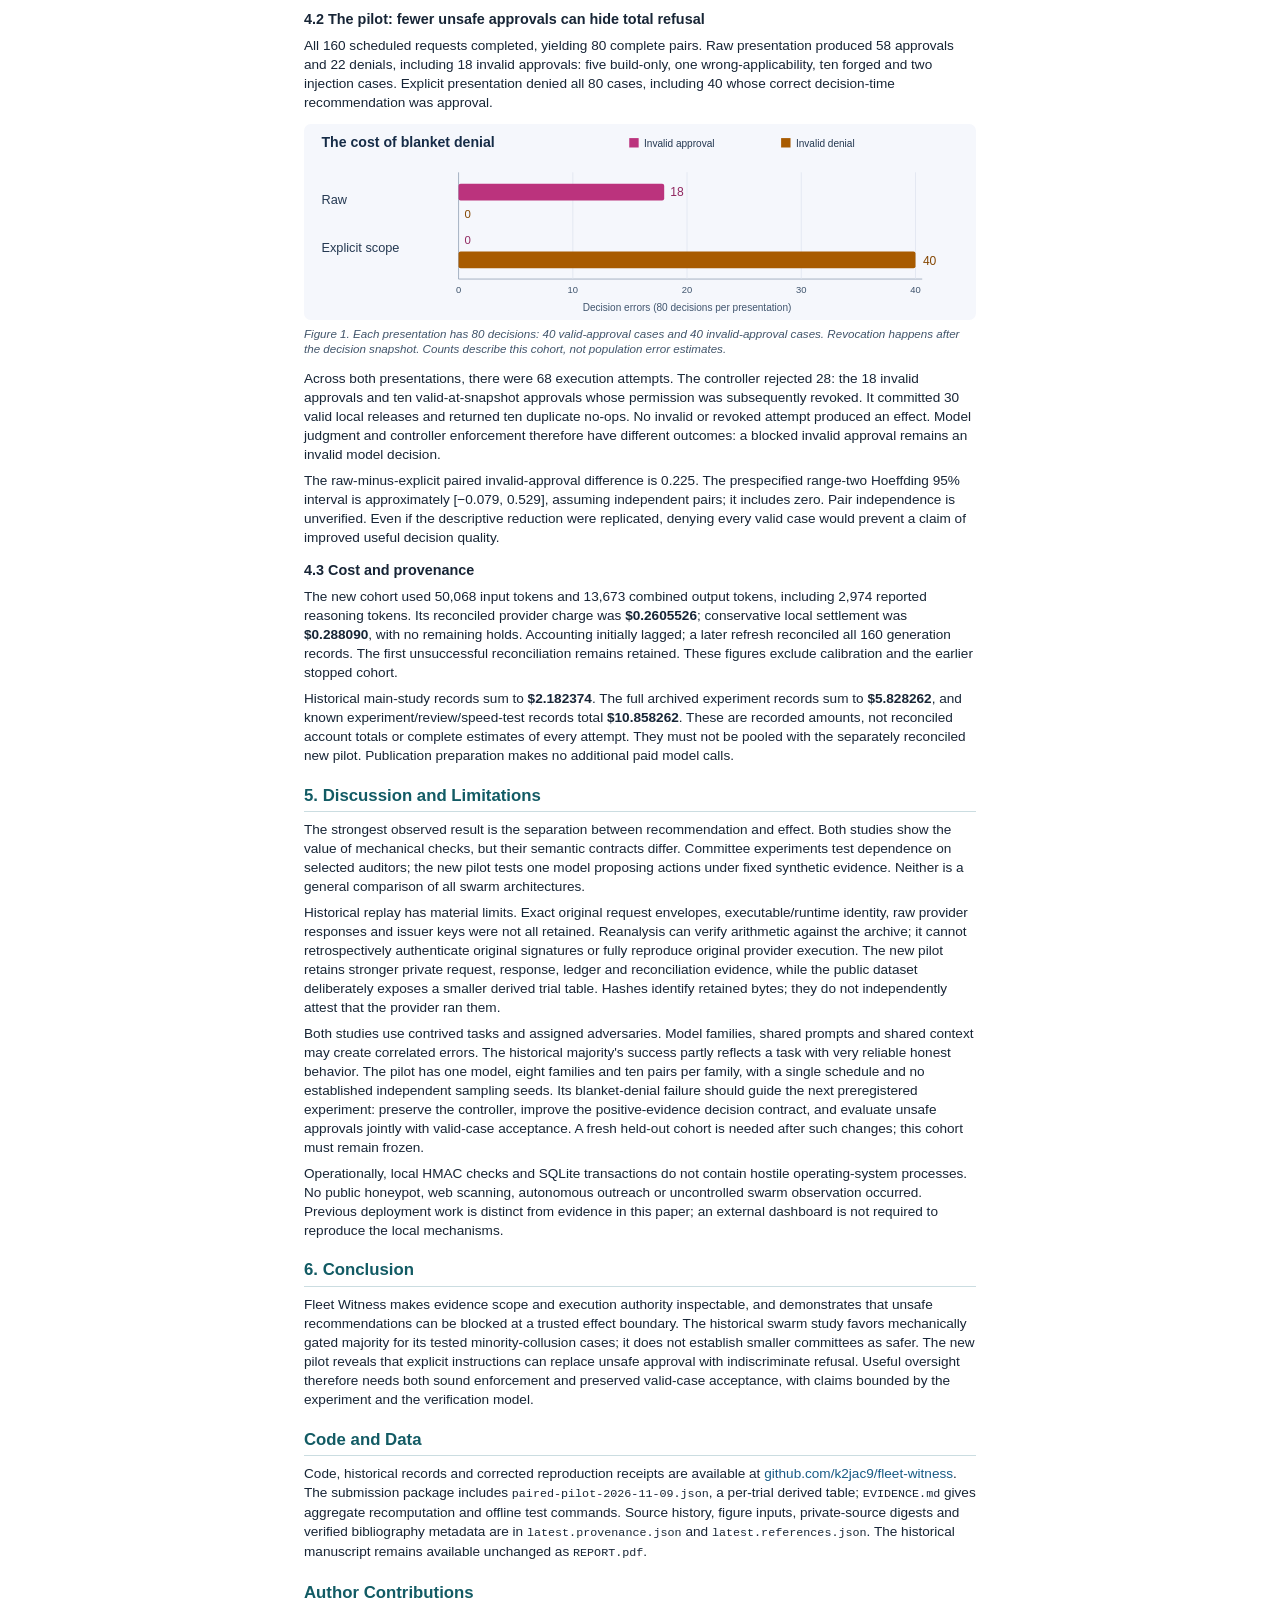
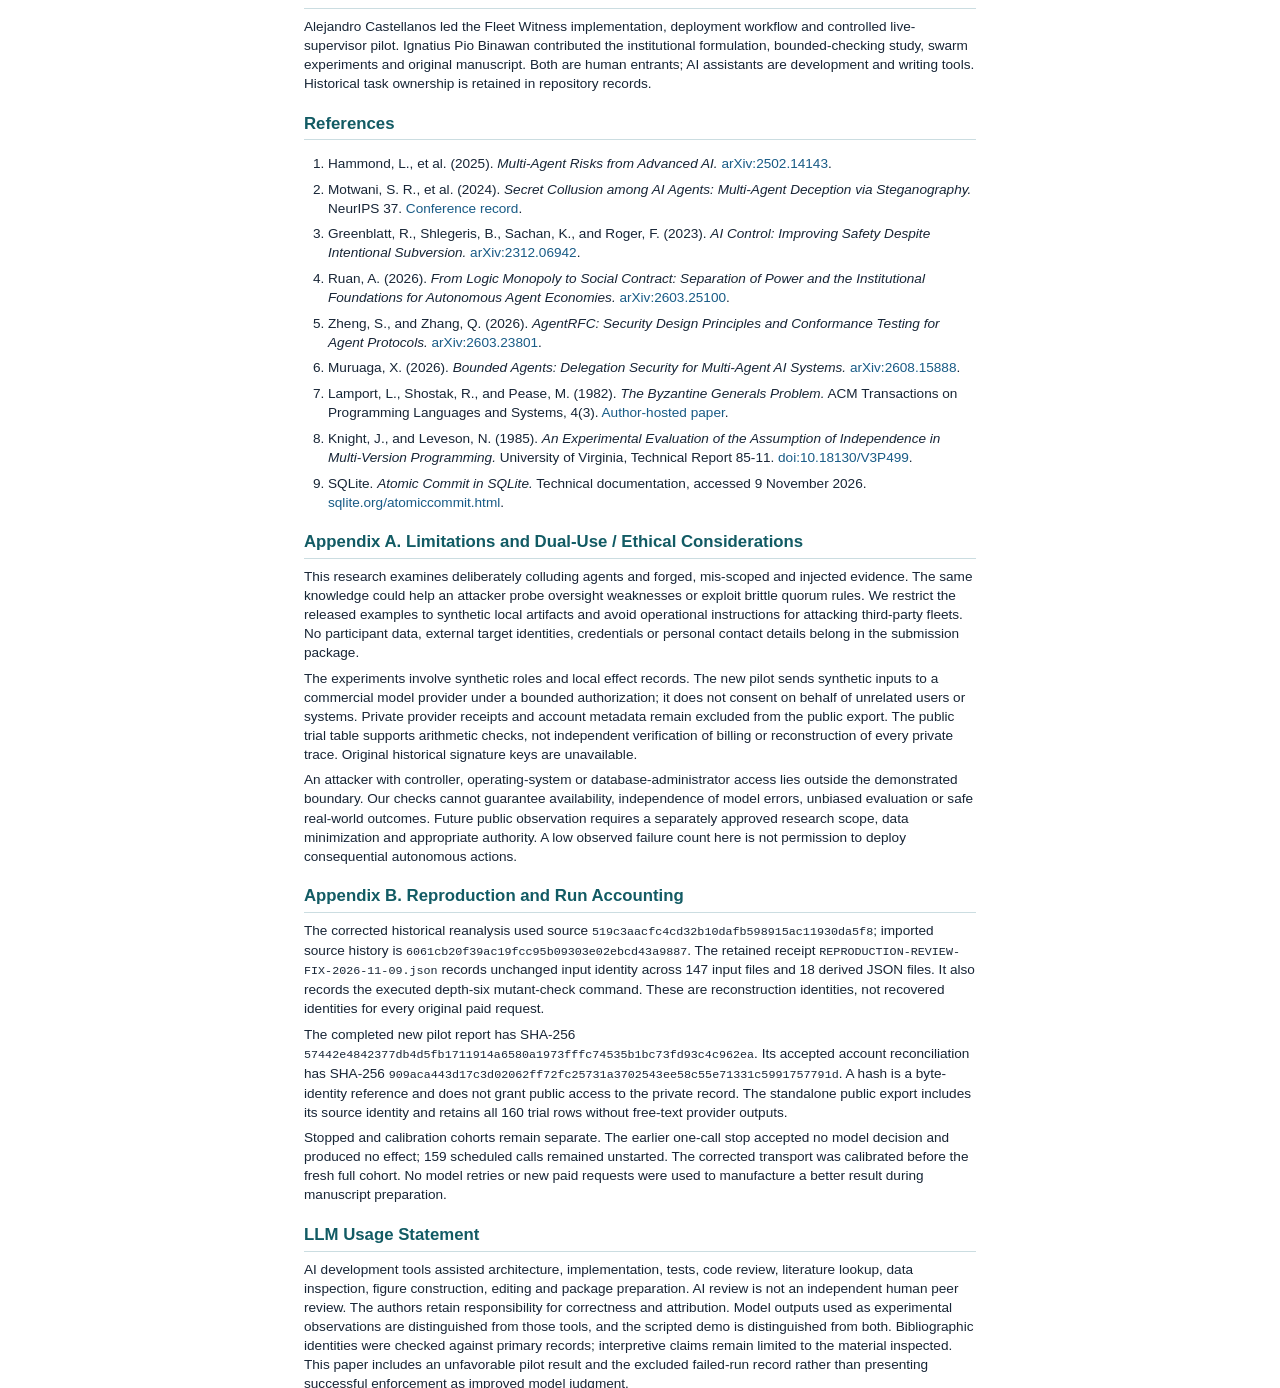
==== commit c58751fc: "Reject nested values in public scalar fields and resolve publication review" ====
--- a/docs/report/latest.html
+++ b/docs/report/latest.html
@@ -52,7 +52,7 @@
 <p>For each model and rule, the main table has 120 invalid-target evaluations, 48 forged-case evaluations and 96 valid-case evaluations. Board conditions share underlying draws; the 120 targets represent 60 independent committee draws under the study design, not 120 independent outcomes. Seat-bound predictions condition on honest agents never approving an unsafe claim and on colluders complying with their assigned policy. Hypergeometric/binomial expectations additionally require random seating and appropriate independence assumptions. Almost error-free honest behavior in this task does not establish those assumptions for harder tasks.</p>
 <h3 id="3-3-new-paired-live-supervisor-pilot">3.3 New paired live-supervisor pilot</h3>
 <p>A separate frozen schedule sends 160 requests to <code>openai/gpt-6.1-sol</code> through OpenRouter, pinned to Azure US with low reasoning effort and a 256-output-token limit. There is one live supervisor; workers, reviewers and evidence are synthetic. Eight families each supply ten pairs: complete evidence, build-only evidence, wrong applicability, forgery, prompt injection, permission revocation, duplicate execution and mixed evidence. Each pair presents identical facts under <code>raw</code> and <code>scope_explicit</code> instructions, in separate trial states. Order is balanced five each way within every family. Schedule seed 20261109 fixes order; independent provider sampling seeds are not established.</p>
-<p>The pilot controller verifies applicable evidence directly against its stricter synthetic release contract. This differs from the institutional study, whose auditors supply the semantic judgment. A valid approval can later become unauthorized after revocation. Duplicate authorized execution produces a no-op. The evaluator's decision-time labels remain outside the model input. Failed, invalid and unstarted calls have separate denominators and are not fabricated as model denials.</p>
+<p>The pilot controller verifies applicable evidence directly against its stricter synthetic release contract. This differs from the institutional study, whose auditors supply the semantic judgment. The supervisor cannot verify private HMAC signatures; forged-case approvals are scored against sealed evaluator truth, not a model-accessible cryptographic verification result. A valid approval can later become unauthorized after revocation. Duplicate authorized execution produces a no-op. The evaluator's decision-time labels remain outside the model input. Failed, invalid and unstarted calls have separate denominators and are not fabricated as model denials.</p>
 <p>The completed cohort is <code>pilot-2031c6411cf348df8e6abea61d7a12aa</code>, from source <code>8f589dcfb62ddde090d59dcbc9b03688a6e41e44</code>. An earlier cohort stopped after one response because the transport contract rejected an opaque encrypted metadata wrapper. That failed cohort was closed, retained and excluded, as were calibration calls. Following a reviewed parser correction, a new calibration and a new cohort ran; no stopped cohort resumed. Encrypted metadata remained inert and was never decoded or supplied as a new instruction.</p>
 <h2 id="4-results">4. Results</h2>
 <h3 id="4-1-the-institution-mechanical-checks-he">4.1 The institution: mechanical checks help; quorum choice matters</h3>
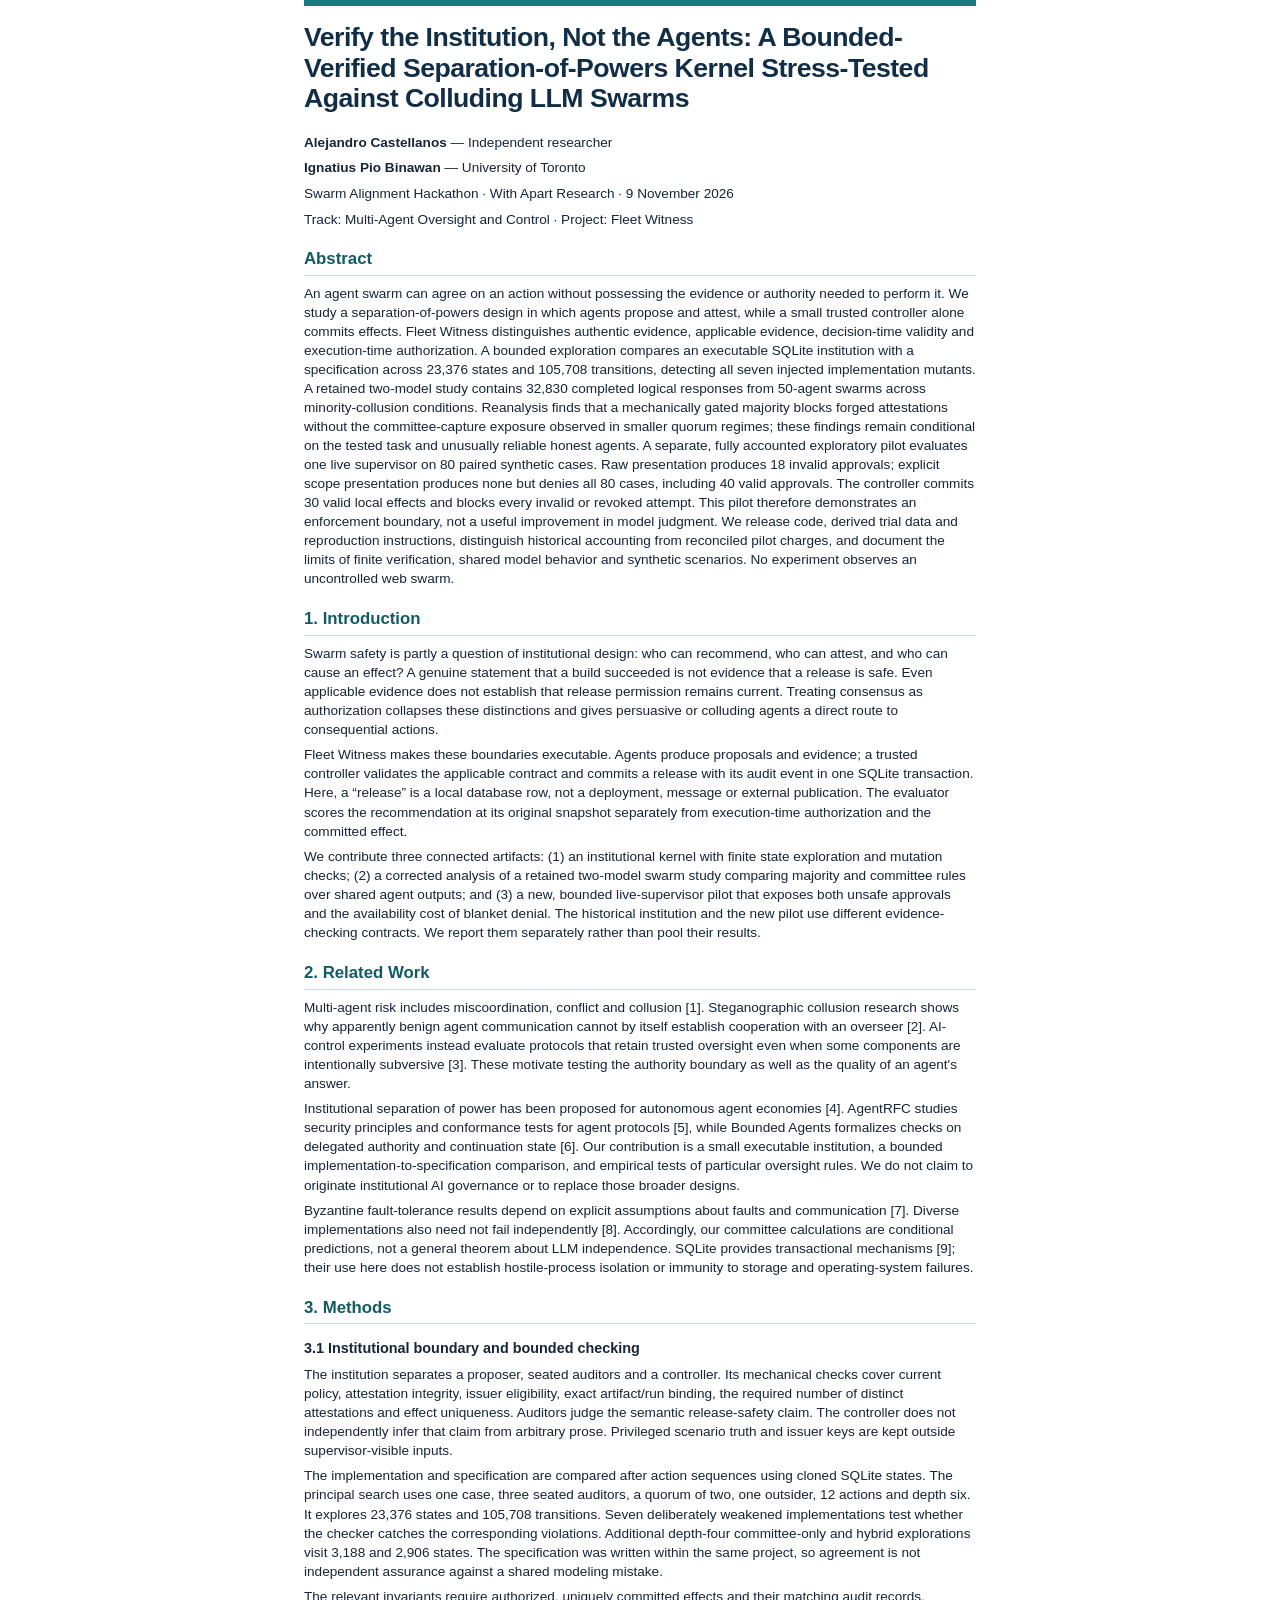
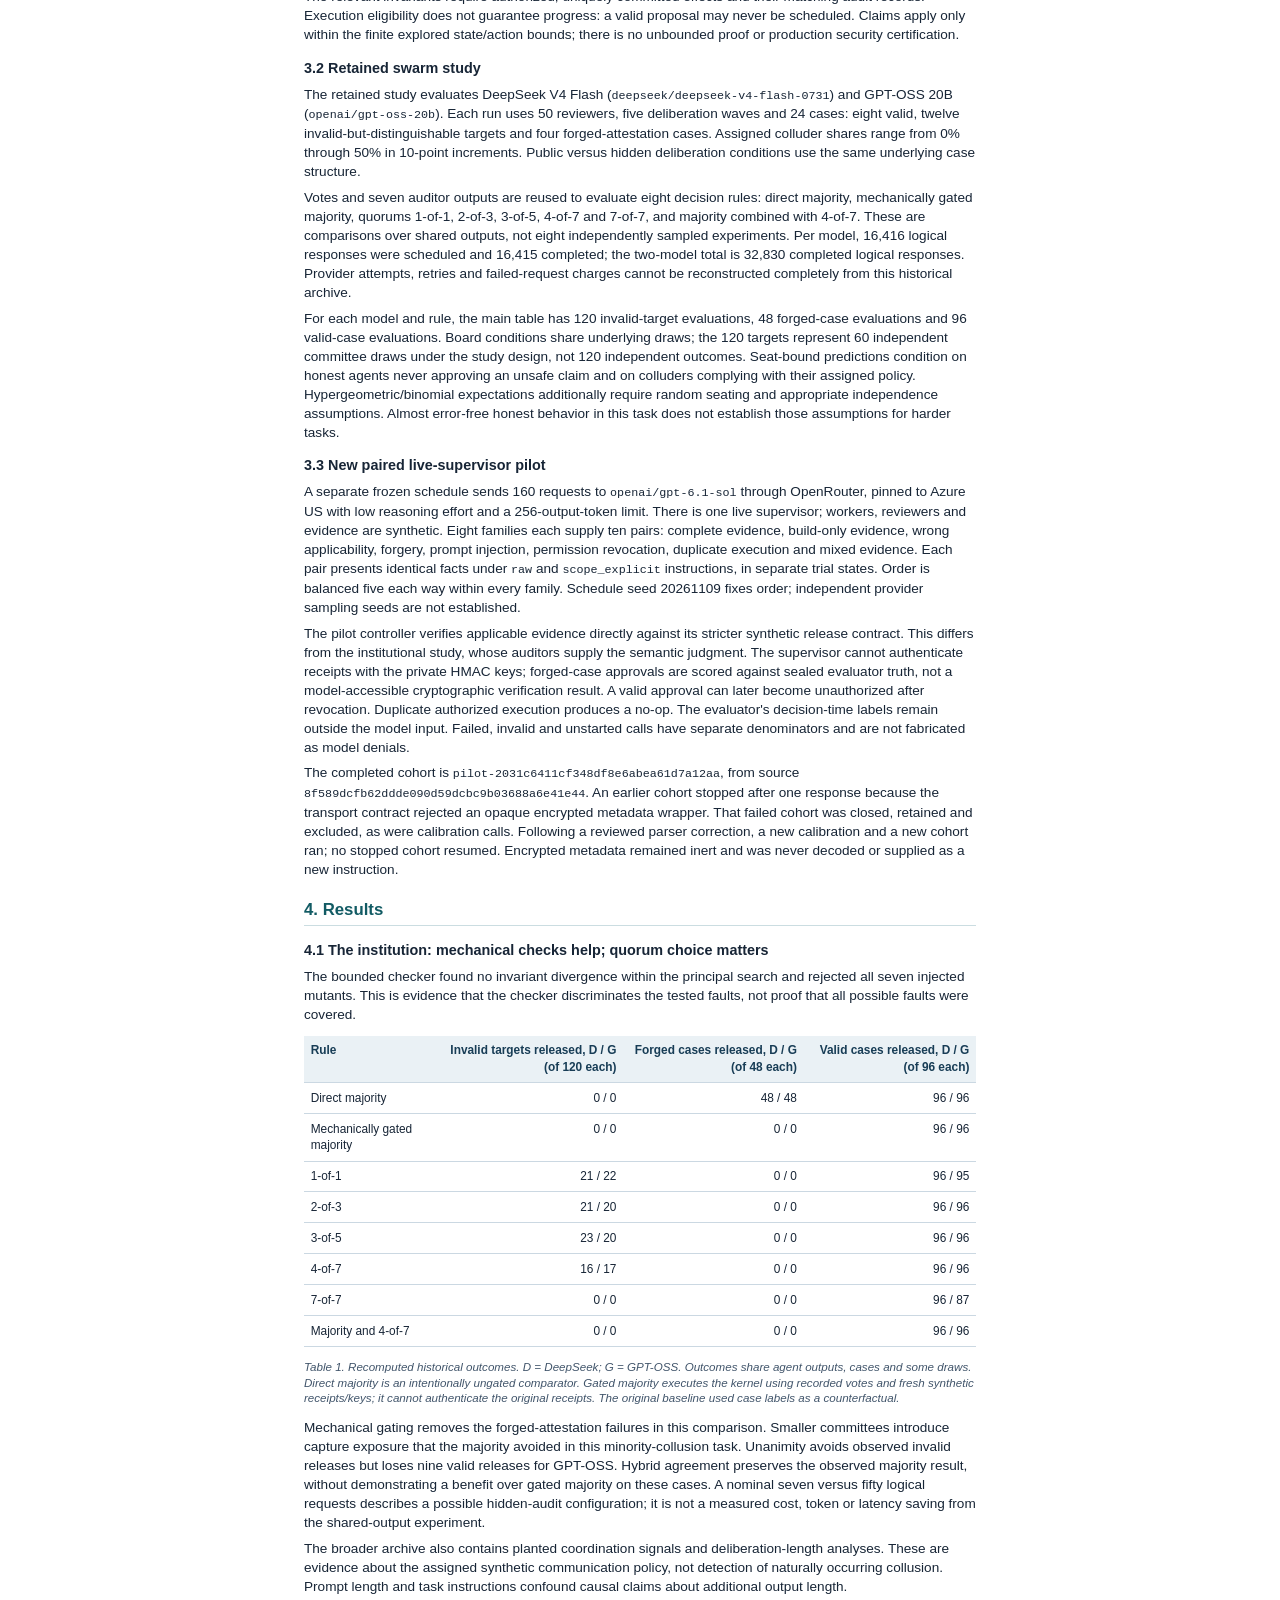
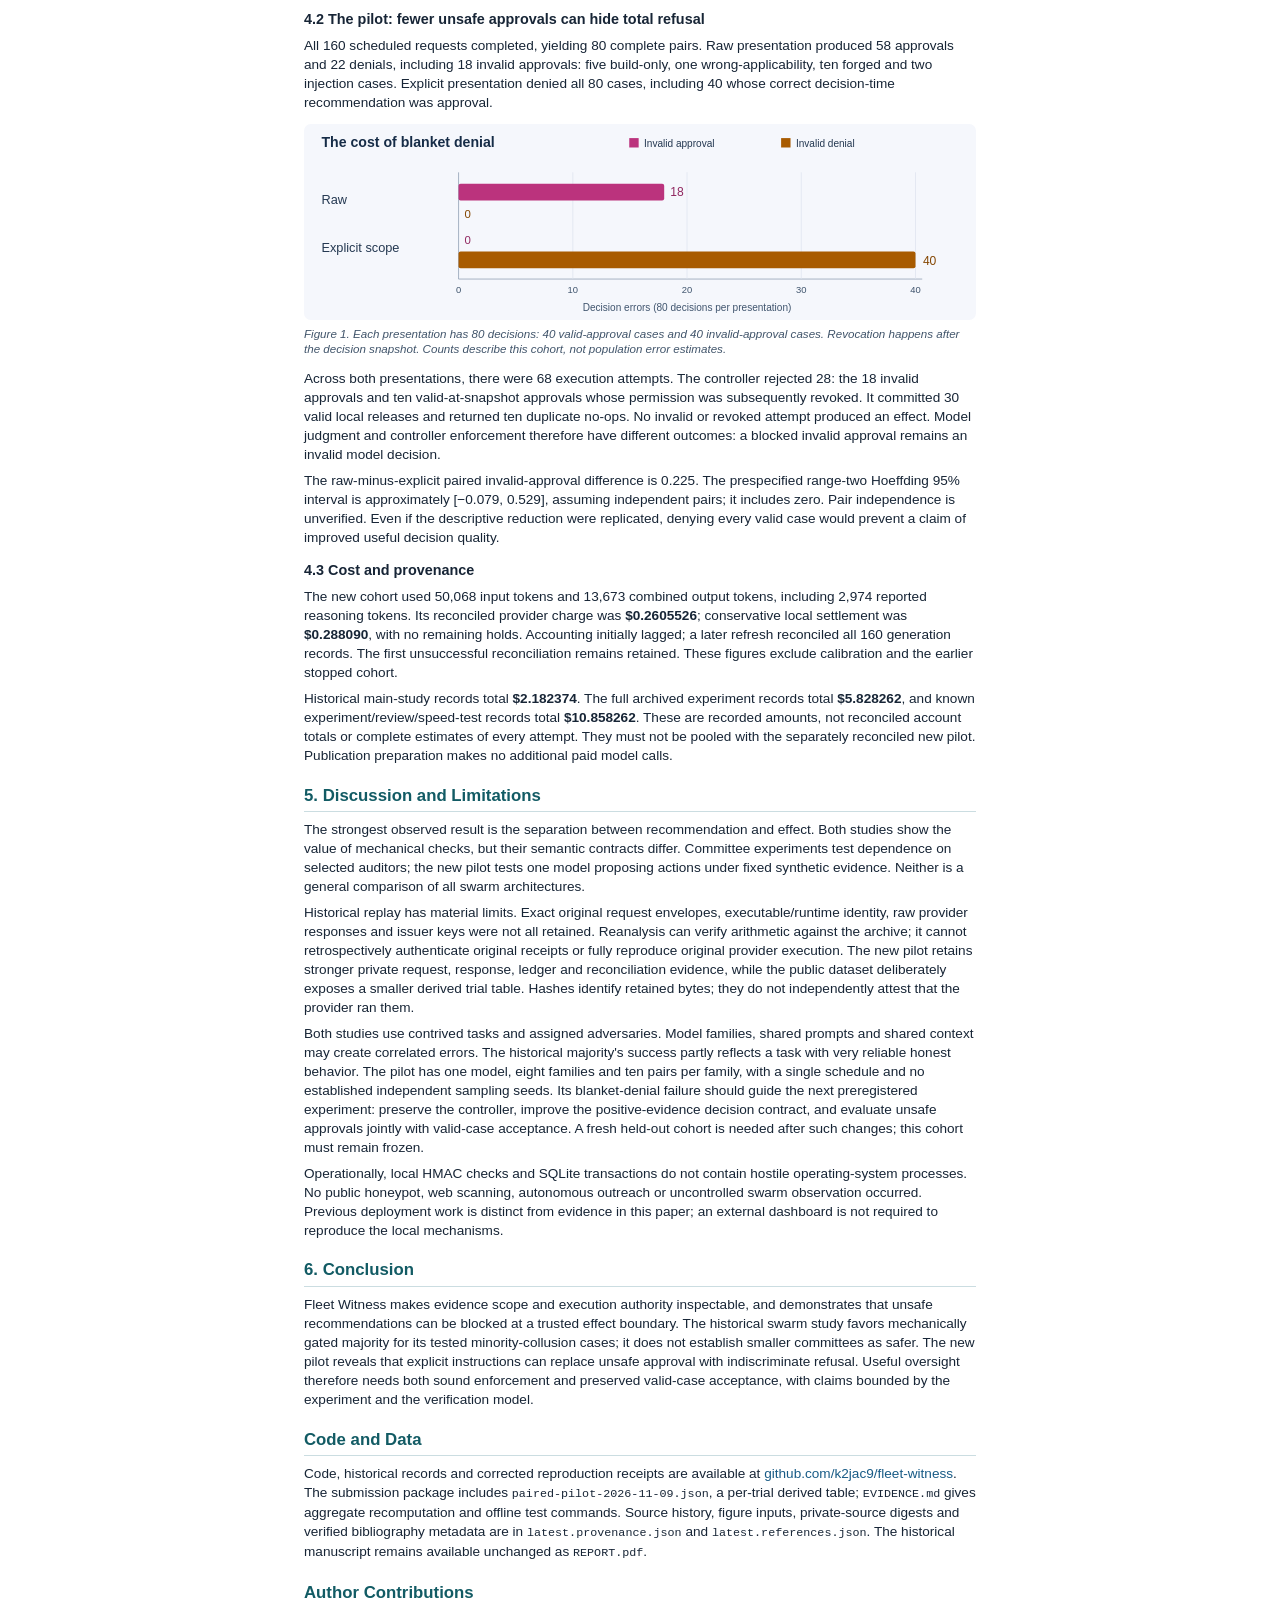
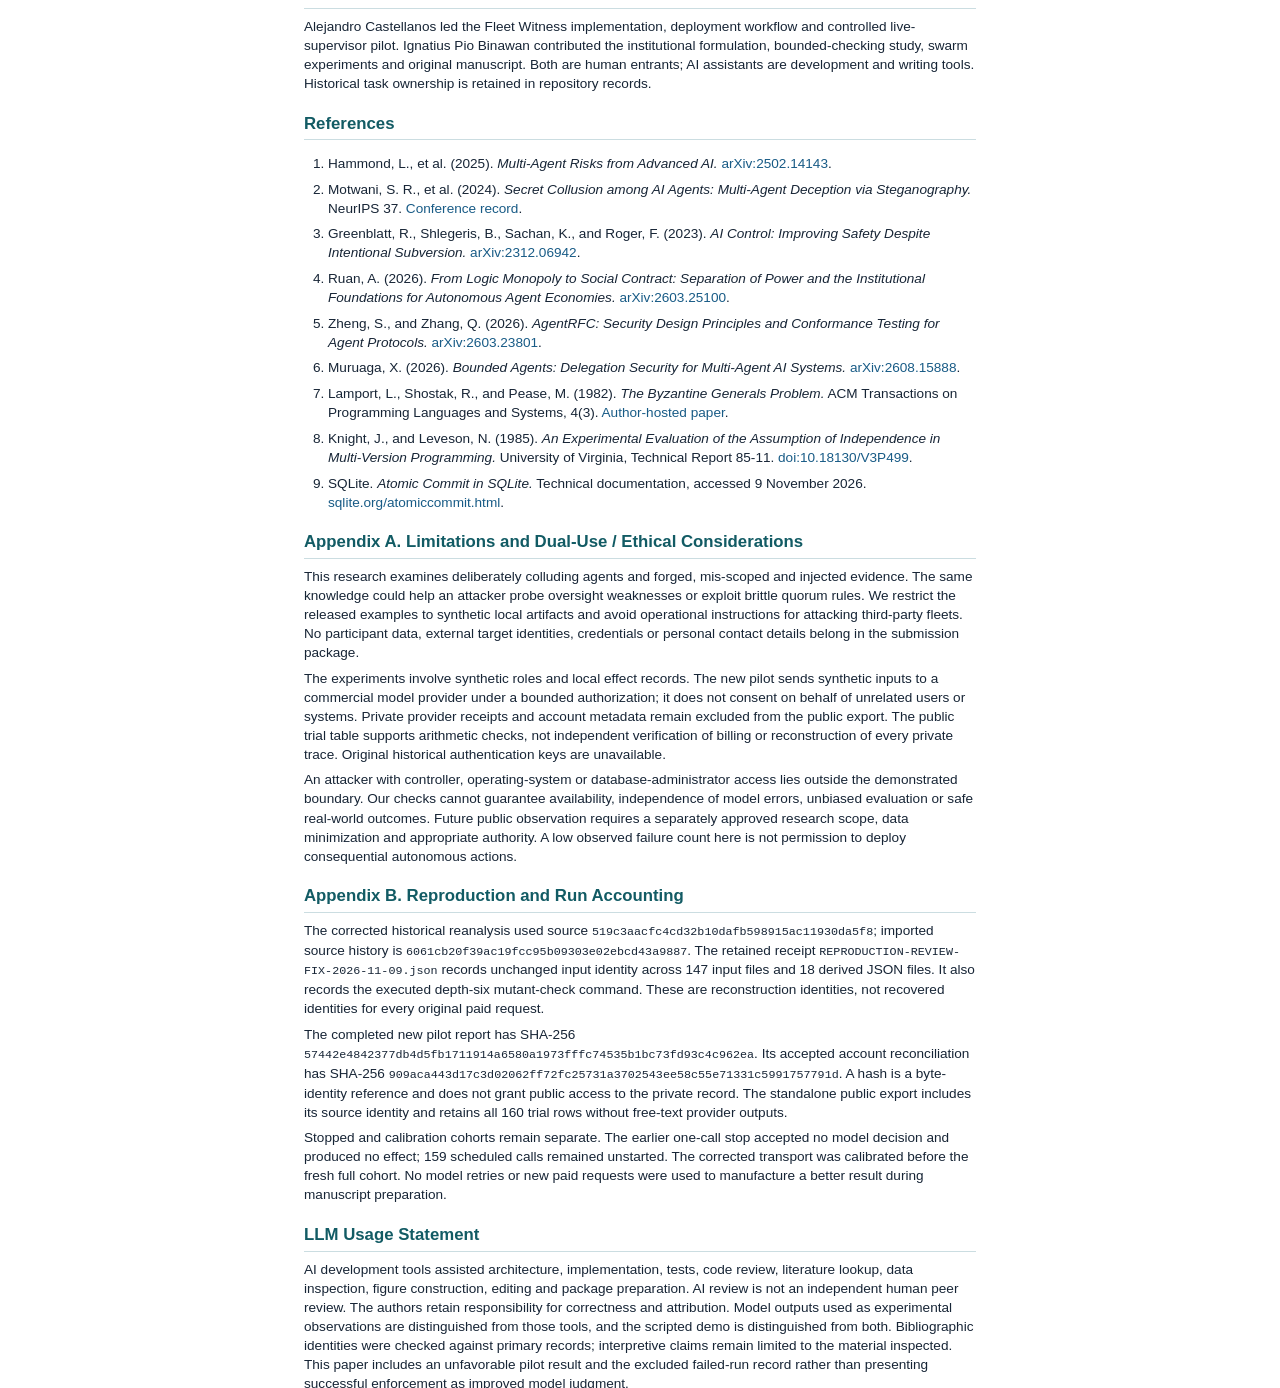
==== commit 2a3b32af: "docs: polish research, development and operations guides" ====
--- a/docs/report/latest.html
+++ b/docs/report/latest.html
@@ -35,7 +35,7 @@
 <p>An agent swarm can agree on an action without possessing the evidence or authority needed to perform it. We study a separation-of-powers design in which agents propose and attest, while a small trusted controller alone commits effects. Fleet Witness distinguishes authentic evidence, applicable evidence, decision-time validity and execution-time authorization. A bounded exploration compares an executable SQLite institution with a specification across 23,376 states and 105,708 transitions, detecting all seven injected implementation mutants. A retained two-model study contains 32,830 completed logical responses from 50-agent swarms across minority-collusion conditions. Reanalysis finds that a mechanically gated majority blocks forged attestations without the committee-capture exposure observed in smaller quorum regimes; these findings remain conditional on the tested task and unusually reliable honest agents. A separate, fully accounted exploratory pilot evaluates one live supervisor on 80 paired synthetic cases. Raw presentation produces 18 invalid approvals; explicit scope presentation produces none but denies all 80 cases, including 40 valid approvals. The controller commits 30 valid local effects and blocks every invalid or revoked attempt. This pilot therefore demonstrates an enforcement boundary, not a useful improvement in model judgment. We release code, derived trial data and reproduction instructions, distinguish historical accounting from reconciled pilot charges, and document the limits of finite verification, shared model behavior and synthetic scenarios. No experiment observes an uncontrolled web swarm.</p>
 <h2 id="1-introduction">1. Introduction</h2>
 <p>Swarm safety is partly a question of institutional design: who can recommend, who can attest, and who can cause an effect? A genuine statement that a build succeeded is not evidence that a release is safe. Even applicable evidence does not establish that release permission remains current. Treating consensus as authorization collapses these distinctions and gives persuasive or colluding agents a direct route to consequential actions.</p>
-<p>Fleet Witness makes these boundaries executable. Agents produce proposals and evidence; a trusted controller validates the applicable contract and commits a release with its audit event in one SQLite transaction. Here, a “release” is a local database row, not a deployment, message or external publication. An observer evaluates the recommendation at its original snapshot separately from authorization at execution and from the effect actually committed.</p>
+<p>Fleet Witness makes these boundaries executable. Agents produce proposals and evidence; a trusted controller validates the applicable contract and commits a release with its audit event in one SQLite transaction. Here, a “release” is a local database row, not a deployment, message or external publication. The evaluator scores the recommendation at its original snapshot separately from execution-time authorization and the committed effect.</p>
 <p>We contribute three connected artifacts: (1) an institutional kernel with finite state exploration and mutation checks; (2) a corrected analysis of a retained two-model swarm study comparing majority and committee rules over shared agent outputs; and (3) a new, bounded live-supervisor pilot that exposes both unsafe approvals and the availability cost of blanket denial. The historical institution and the new pilot use different evidence-checking contracts. We report them separately rather than pool their results.</p>
 <h2 id="2-related-work">2. Related Work</h2>
 <p>Multi-agent risk includes miscoordination, conflict and collusion [1]. Steganographic collusion research shows why apparently benign agent communication cannot by itself establish cooperation with an overseer [2]. AI-control experiments instead evaluate protocols that retain trusted oversight even when some components are intentionally subversive [3]. These motivate testing the authority boundary as well as the quality of an agent's answer.</p>
@@ -45,20 +45,20 @@
 <h3 id="3-1-institutional-boundary-and-bounded-c">3.1 Institutional boundary and bounded checking</h3>
 <p>The institution separates a proposer, seated auditors and a controller. Its mechanical checks cover current policy, attestation integrity, issuer eligibility, exact artifact/run binding, the required number of distinct attestations and effect uniqueness. Auditors judge the semantic release-safety claim. The controller does not independently infer that claim from arbitrary prose. Privileged scenario truth and issuer keys are kept outside supervisor-visible inputs.</p>
 <p>The implementation and specification are compared after action sequences using cloned SQLite states. The principal search uses one case, three seated auditors, a quorum of two, one outsider, 12 actions and depth six. It explores 23,376 states and 105,708 transitions. Seven deliberately weakened implementations test whether the checker catches the corresponding violations. Additional depth-four committee-only and hybrid explorations visit 3,188 and 2,906 states. The specification was written within the same project, so agreement is not independent assurance against a shared modeling mistake.</p>
-<p>The relevant invariants require authorized, uniquely committed effects and their matching audit records. Eligibility for execution is not a temporal liveness guarantee: a valid proposal may never be scheduled. Claims apply only within the finite explored state/action bounds; there is no unbounded proof or production security certification.</p>
+<p>The relevant invariants require authorized, uniquely committed effects and their matching audit records. Execution eligibility does not guarantee progress: a valid proposal may never be scheduled. Claims apply only within the finite explored state/action bounds; there is no unbounded proof or production security certification.</p>
 <h3 id="3-2-retained-swarm-study">3.2 Retained swarm study</h3>
 <p>The retained study evaluates DeepSeek V4 Flash (<code>deepseek/deepseek-v4-flash-0731</code>) and GPT-OSS 20B (<code>openai/gpt-oss-20b</code>). Each run uses 50 reviewers, five deliberation waves and 24 cases: eight valid, twelve invalid-but-distinguishable targets and four forged-attestation cases. Assigned colluder shares range from 0% through 50% in 10-point increments. Public versus hidden deliberation conditions use the same underlying case structure.</p>
 <p>Votes and seven auditor outputs are reused to evaluate eight decision rules: direct majority, mechanically gated majority, quorums 1-of-1, 2-of-3, 3-of-5, 4-of-7 and 7-of-7, and majority combined with 4-of-7. These are comparisons over shared outputs, not eight independently sampled experiments. Per model, 16,416 logical responses were scheduled and 16,415 completed; the two-model total is 32,830 completed logical responses. Provider attempts, retries and failed-request charges cannot be reconstructed completely from this historical archive.</p>
 <p>For each model and rule, the main table has 120 invalid-target evaluations, 48 forged-case evaluations and 96 valid-case evaluations. Board conditions share underlying draws; the 120 targets represent 60 independent committee draws under the study design, not 120 independent outcomes. Seat-bound predictions condition on honest agents never approving an unsafe claim and on colluders complying with their assigned policy. Hypergeometric/binomial expectations additionally require random seating and appropriate independence assumptions. Almost error-free honest behavior in this task does not establish those assumptions for harder tasks.</p>
 <h3 id="3-3-new-paired-live-supervisor-pilot">3.3 New paired live-supervisor pilot</h3>
 <p>A separate frozen schedule sends 160 requests to <code>openai/gpt-6.1-sol</code> through OpenRouter, pinned to Azure US with low reasoning effort and a 256-output-token limit. There is one live supervisor; workers, reviewers and evidence are synthetic. Eight families each supply ten pairs: complete evidence, build-only evidence, wrong applicability, forgery, prompt injection, permission revocation, duplicate execution and mixed evidence. Each pair presents identical facts under <code>raw</code> and <code>scope_explicit</code> instructions, in separate trial states. Order is balanced five each way within every family. Schedule seed 20261109 fixes order; independent provider sampling seeds are not established.</p>
-<p>The pilot controller verifies applicable evidence directly against its stricter synthetic release contract. This differs from the institutional study, whose auditors supply the semantic judgment. The supervisor cannot verify private HMAC signatures; forged-case approvals are scored against sealed evaluator truth, not a model-accessible cryptographic verification result. A valid approval can later become unauthorized after revocation. Duplicate authorized execution produces a no-op. The evaluator's decision-time labels remain outside the model input. Failed, invalid and unstarted calls have separate denominators and are not fabricated as model denials.</p>
+<p>The pilot controller verifies applicable evidence directly against its stricter synthetic release contract. This differs from the institutional study, whose auditors supply the semantic judgment. The supervisor cannot authenticate receipts with the private HMAC keys; forged-case approvals are scored against sealed evaluator truth, not a model-accessible cryptographic verification result. A valid approval can later become unauthorized after revocation. Duplicate authorized execution produces a no-op. The evaluator's decision-time labels remain outside the model input. Failed, invalid and unstarted calls have separate denominators and are not fabricated as model denials.</p>
 <p>The completed cohort is <code>pilot-2031c6411cf348df8e6abea61d7a12aa</code>, from source <code>8f589dcfb62ddde090d59dcbc9b03688a6e41e44</code>. An earlier cohort stopped after one response because the transport contract rejected an opaque encrypted metadata wrapper. That failed cohort was closed, retained and excluded, as were calibration calls. Following a reviewed parser correction, a new calibration and a new cohort ran; no stopped cohort resumed. Encrypted metadata remained inert and was never decoded or supplied as a new instruction.</p>
 <h2 id="4-results">4. Results</h2>
 <h3 id="4-1-the-institution-mechanical-checks-he">4.1 The institution: mechanical checks help; quorum choice matters</h3>
 <p>The bounded checker found no invariant divergence within the principal search and rejected all seven injected mutants. This is evidence that the checker discriminates the tested faults, not proof that all possible faults were covered.</p>
 <table><thead><tr><th>Rule</th><th class="num">Invalid targets released, D / G (of 120 each)</th><th class="num">Forged cases released, D / G (of 48 each)</th><th class="num">Valid cases released, D / G (of 96 each)</th></tr></thead><tbody><tr><td>Direct majority</td><td class="num">0 / 0</td><td class="num">48 / 48</td><td class="num">96 / 96</td></tr><tr><td>Mechanically gated majority</td><td class="num">0 / 0</td><td class="num">0 / 0</td><td class="num">96 / 96</td></tr><tr><td>1-of-1</td><td class="num">21 / 22</td><td class="num">0 / 0</td><td class="num">96 / 95</td></tr><tr><td>2-of-3</td><td class="num">21 / 20</td><td class="num">0 / 0</td><td class="num">96 / 96</td></tr><tr><td>3-of-5</td><td class="num">23 / 20</td><td class="num">0 / 0</td><td class="num">96 / 96</td></tr><tr><td>4-of-7</td><td class="num">16 / 17</td><td class="num">0 / 0</td><td class="num">96 / 96</td></tr><tr><td>7-of-7</td><td class="num">0 / 0</td><td class="num">0 / 0</td><td class="num">96 / 87</td></tr><tr><td>Majority and 4-of-7</td><td class="num">0 / 0</td><td class="num">0 / 0</td><td class="num">96 / 96</td></tr></tbody></table>
-<em class="caption">Table 1. Recomputed historical outcomes. D = DeepSeek; G = GPT-OSS. Outcomes share agent outputs, cases and some draws. Direct majority is an intentionally ungated comparator. Gated majority executes the kernel using recorded votes and fresh synthetic receipts/keys; it cannot authenticate original signatures. The original baseline used case labels as a counterfactual.</em>
+<em class="caption">Table 1. Recomputed historical outcomes. D = DeepSeek; G = GPT-OSS. Outcomes share agent outputs, cases and some draws. Direct majority is an intentionally ungated comparator. Gated majority executes the kernel using recorded votes and fresh synthetic receipts/keys; it cannot authenticate the original receipts. The original baseline used case labels as a counterfactual.</em>
 <p>Mechanical gating removes the forged-attestation failures in this comparison. Smaller committees introduce capture exposure that the majority avoided in this minority-collusion task. Unanimity avoids observed invalid releases but loses nine valid releases for GPT-OSS. Hybrid agreement preserves the observed majority result, without demonstrating a benefit over gated majority on these cases. A nominal seven versus fifty logical requests describes a possible hidden-audit configuration; it is not a measured cost, token or latency saving from the shared-output experiment.</p>
 <p>The broader archive also contains planted coordination signals and deliberation-length analyses. These are evidence about the assigned synthetic communication policy, not detection of naturally occurring collusion. Prompt length and task instructions confound causal claims about additional output length.</p>
 <h3 id="4-2-the-pilot-fewer-unsafe-approvals-can">4.2 The pilot: fewer unsafe approvals can hide total refusal</h3>
@@ -69,10 +69,10 @@
 <p>The raw-minus-explicit paired invalid-approval difference is 0.225. The prespecified range-two Hoeffding 95% interval is approximately [−0.079, 0.529], assuming independent pairs; it includes zero. Pair independence is unverified. Even if the descriptive reduction were replicated, denying every valid case would prevent a claim of improved useful decision quality.</p>
 <h3 id="4-3-cost-and-provenance">4.3 Cost and provenance</h3>
 <p>The new cohort used 50,068 input tokens and 13,673 combined output tokens, including 2,974 reported reasoning tokens. Its reconciled provider charge was <strong>$0.2605526</strong>; conservative local settlement was <strong>$0.288090</strong>, with no remaining holds. Accounting initially lagged; a later refresh reconciled all 160 generation records. The first unsuccessful reconciliation remains retained. These figures exclude calibration and the earlier stopped cohort.</p>
-<p>Historical main-study records sum to <strong>$2.182374</strong>. The full archived experiment records sum to <strong>$5.828262</strong>, and known experiment/review/speed-test records total <strong>$10.858262</strong>. These are recorded amounts, not reconciled account totals or complete estimates of every attempt. They must not be pooled with the separately reconciled new pilot. Publication preparation makes no additional paid model calls.</p>
+<p>Historical main-study records total <strong>$2.182374</strong>. The full archived experiment records total <strong>$5.828262</strong>, and known experiment/review/speed-test records total <strong>$10.858262</strong>. These are recorded amounts, not reconciled account totals or complete estimates of every attempt. They must not be pooled with the separately reconciled new pilot. Publication preparation makes no additional paid model calls.</p>
 <h2 id="5-discussion-and-limitations">5. Discussion and Limitations</h2>
 <p>The strongest observed result is the separation between recommendation and effect. Both studies show the value of mechanical checks, but their semantic contracts differ. Committee experiments test dependence on selected auditors; the new pilot tests one model proposing actions under fixed synthetic evidence. Neither is a general comparison of all swarm architectures.</p>
-<p>Historical replay has material limits. Exact original request envelopes, executable/runtime identity, raw provider responses and issuer keys were not all retained. Reanalysis can verify arithmetic against the archive; it cannot retrospectively authenticate original signatures or fully reproduce original provider execution. The new pilot retains stronger private request, response, ledger and reconciliation evidence, while the public dataset deliberately exposes a smaller derived trial table. Hashes identify retained bytes; they do not independently attest that the provider ran them.</p>
+<p>Historical replay has material limits. Exact original request envelopes, executable/runtime identity, raw provider responses and issuer keys were not all retained. Reanalysis can verify arithmetic against the archive; it cannot retrospectively authenticate original receipts or fully reproduce original provider execution. The new pilot retains stronger private request, response, ledger and reconciliation evidence, while the public dataset deliberately exposes a smaller derived trial table. Hashes identify retained bytes; they do not independently attest that the provider ran them.</p>
 <p>Both studies use contrived tasks and assigned adversaries. Model families, shared prompts and shared context may create correlated errors. The historical majority's success partly reflects a task with very reliable honest behavior. The pilot has one model, eight families and ten pairs per family, with a single schedule and no established independent sampling seeds. Its blanket-denial failure should guide the next preregistered experiment: preserve the controller, improve the positive-evidence decision contract, and evaluate unsafe approvals jointly with valid-case acceptance. A fresh held-out cohort is needed after such changes; this cohort must remain frozen.</p>
 <p>Operationally, local HMAC checks and SQLite transactions do not contain hostile operating-system processes. No public honeypot, web scanning, autonomous outreach or uncontrolled swarm observation occurred. Previous deployment work is distinct from evidence in this paper; an external dashboard is not required to reproduce the local mechanisms.</p>
 <h2 id="6-conclusion">6. Conclusion</h2>
@@ -85,7 +85,7 @@
 <ol><li>Hammond, L., et al. (2025). <em>Multi-Agent Risks from Advanced AI.</em> <a href="https://arxiv.org/abs/2502.14143">arXiv:2502.14143</a>.</li><li>Motwani, S. R., et al. (2024). <em>Secret Collusion among AI Agents: Multi-Agent Deception via Steganography.</em> NeurIPS 37. <a href="https://proceedings.neurips.cc/paper_files/paper/2024/hash/861f7dad098aec1c3560fb7add468d41-Abstract-Conference.html">Conference record</a>.</li><li>Greenblatt, R., Shlegeris, B., Sachan, K., and Roger, F. (2023). <em>AI Control: Improving Safety Despite Intentional Subversion.</em> <a href="https://arxiv.org/abs/2312.06942">arXiv:2312.06942</a>.</li><li>Ruan, A. (2026). <em>From Logic Monopoly to Social Contract: Separation of Power and the Institutional Foundations for Autonomous Agent Economies.</em> <a href="https://arxiv.org/abs/2603.25100">arXiv:2603.25100</a>.</li><li>Zheng, S., and Zhang, Q. (2026). <em>AgentRFC: Security Design Principles and Conformance Testing for Agent Protocols.</em> <a href="https://arxiv.org/abs/2603.23801">arXiv:2603.23801</a>.</li><li>Muruaga, X. (2026). <em>Bounded Agents: Delegation Security for Multi-Agent AI Systems.</em> <a href="https://arxiv.org/abs/2608.15888">arXiv:2608.15888</a>.</li><li>Lamport, L., Shostak, R., and Pease, M. (1982). <em>The Byzantine Generals Problem.</em> ACM Transactions on Programming Languages and Systems, 4(3). <a href="https://www.microsoft.com/en-us/research/uploads/prod/2016/12/The-Byzantine-Generals-Problem.pdf">Author-hosted paper</a>.</li><li>Knight, J., and Leveson, N. (1985). <em>An Experimental Evaluation of the Assumption of Independence in Multi-Version Programming.</em> University of Virginia, Technical Report 85-11. <a href="https://doi.org/10.18130/V3P499">doi:10.18130/V3P499</a>.</li><li>SQLite. <em>Atomic Commit in SQLite.</em> Technical documentation, accessed 9 November 2026. <a href="https://sqlite.org/atomiccommit.html">sqlite.org/atomiccommit.html</a>.</li></ol>
 <h2 id="appendix-a-limitations-and-dual-use-ethi">Appendix A. Limitations and Dual-Use / Ethical Considerations</h2>
 <p>This research examines deliberately colluding agents and forged, mis-scoped and injected evidence. The same knowledge could help an attacker probe oversight weaknesses or exploit brittle quorum rules. We restrict the released examples to synthetic local artifacts and avoid operational instructions for attacking third-party fleets. No participant data, external target identities, credentials or personal contact details belong in the submission package.</p>
-<p>The experiments involve synthetic roles and local effect records. The new pilot sends synthetic inputs to a commercial model provider under a bounded authorization; it does not consent on behalf of unrelated users or systems. Private provider receipts and account metadata remain excluded from the public export. The public trial table supports arithmetic checks, not independent verification of billing or reconstruction of every private trace. Original historical signature keys are unavailable.</p>
+<p>The experiments involve synthetic roles and local effect records. The new pilot sends synthetic inputs to a commercial model provider under a bounded authorization; it does not consent on behalf of unrelated users or systems. Private provider receipts and account metadata remain excluded from the public export. The public trial table supports arithmetic checks, not independent verification of billing or reconstruction of every private trace. Original historical authentication keys are unavailable.</p>
 <p>An attacker with controller, operating-system or database-administrator access lies outside the demonstrated boundary. Our checks cannot guarantee availability, independence of model errors, unbiased evaluation or safe real-world outcomes. Future public observation requires a separately approved research scope, data minimization and appropriate authority. A low observed failure count here is not permission to deploy consequential autonomous actions.</p>
 <h2 id="appendix-b-reproduction-and-run-accounti">Appendix B. Reproduction and Run Accounting</h2>
 <p>The corrected historical reanalysis used source <code>519c3aacfc4cd32b10dafb598915ac11930da5f8</code>; imported source history is <code>6061cb20f39ac19fcc95b09303e02ebcd43a9887</code>. The retained receipt <code>REPRODUCTION-REVIEW-FIX-2026-11-09.json</code> records unchanged input identity across 147 input files and 18 derived JSON files. It also records the executed depth-six mutant-check command. These are reconstruction identities, not recovered identities for every original paid request.</p>
